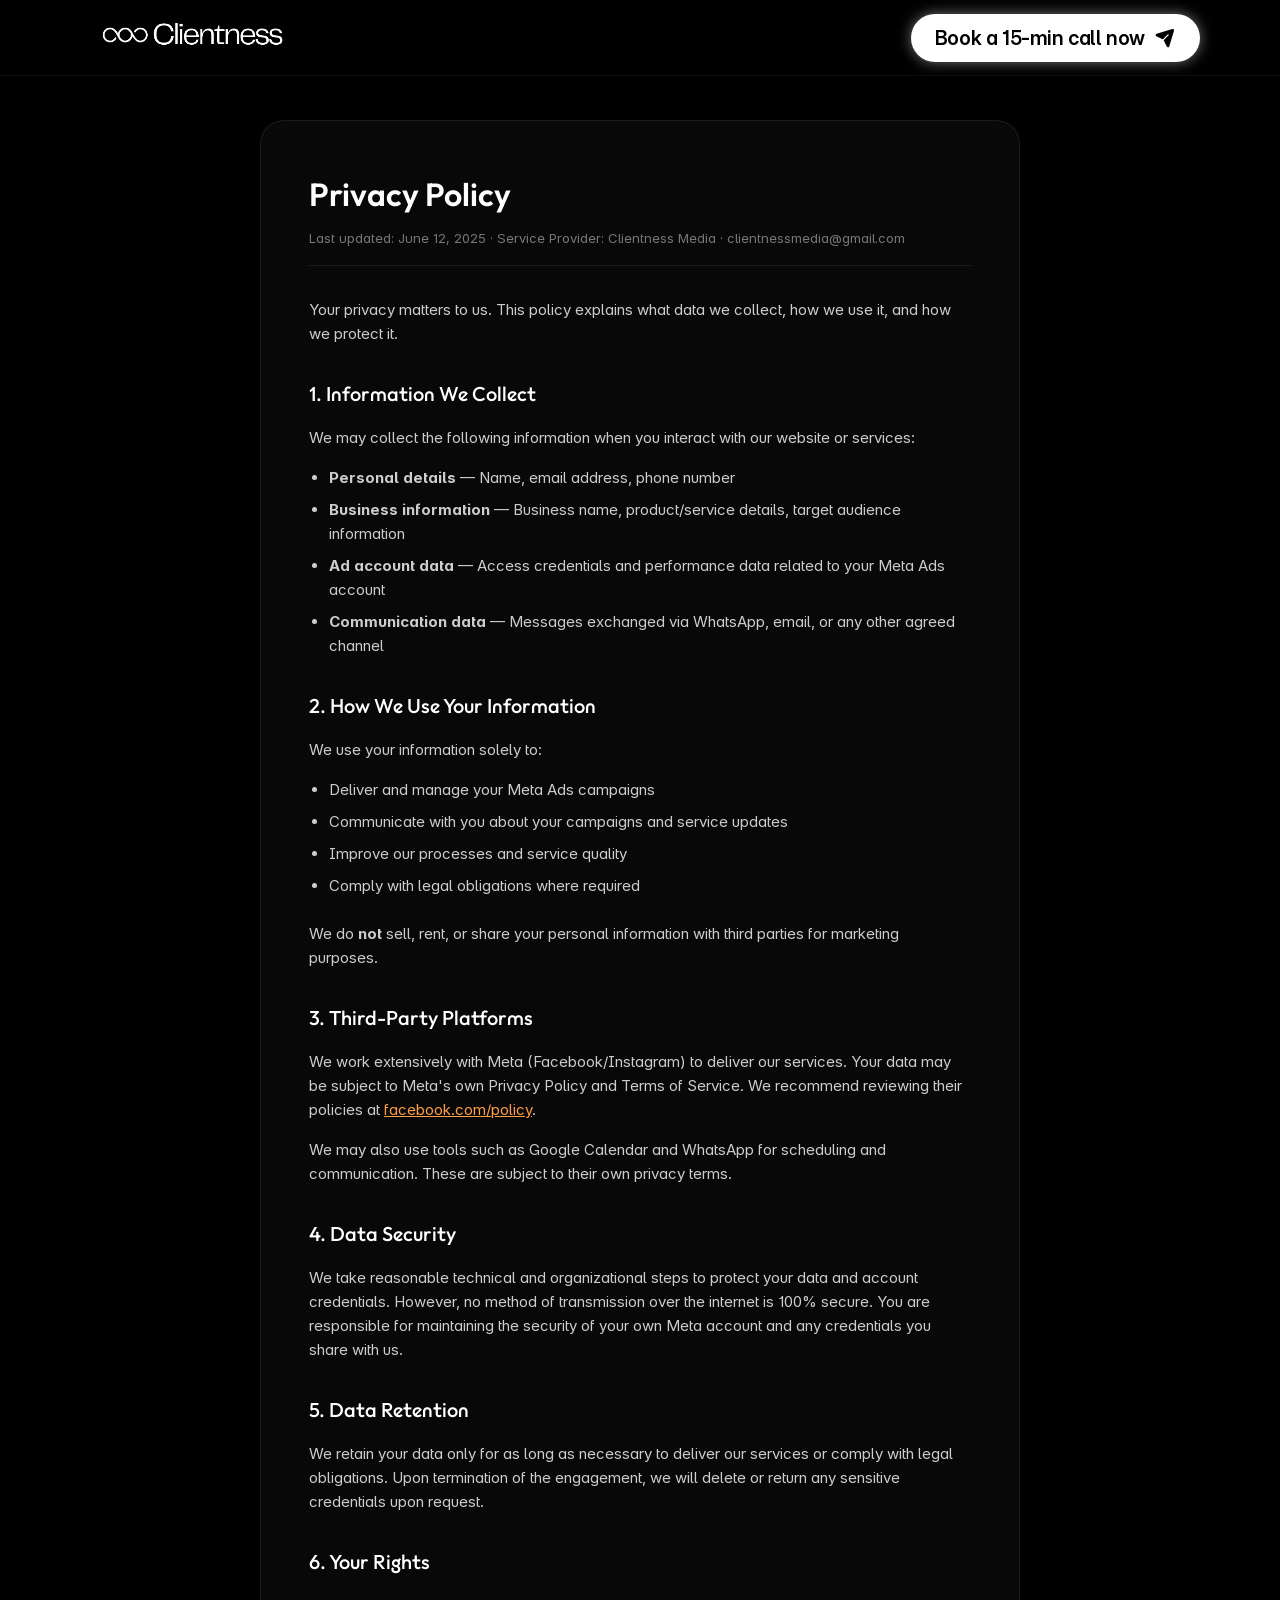
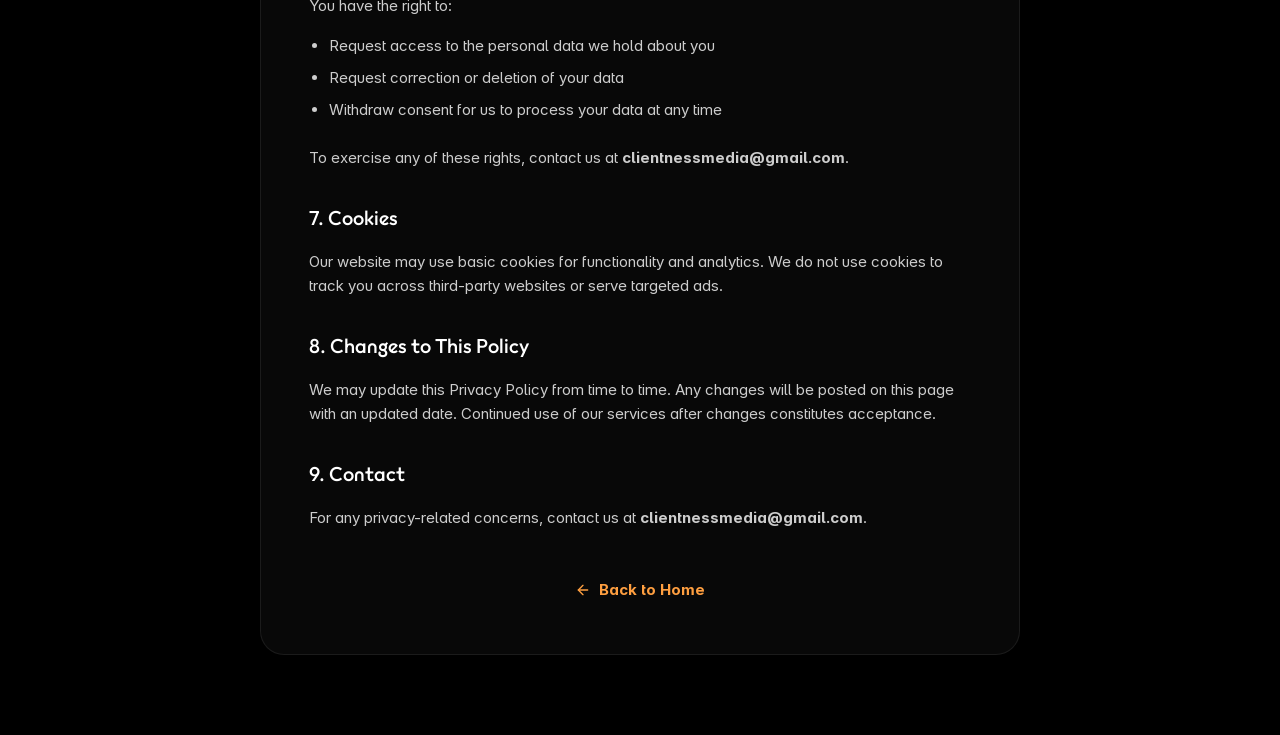
==== privacy/index.html @ 0fa4fce9 "Initial commit of clean semantic site build" ====
<!DOCTYPE html>
<html lang="en">
<head>
  <meta charset="UTF-8">
  <meta name="viewport" content="width=device-width, initial-scale=1.0">
  <title>Privacy Policy - Clientness</title>
  <link rel="stylesheet" href="../style.css">
  <link rel="icon" type="image/jpeg" href="../images/4WWfjGH7ksKiMP7XIoxFJHgbwM.jpg">
</head>
<body class="policy-page-body">

  <!-- HEADER -->
  <header class="site-header">
    <div class="header-container">
      <a href="../" class="logo" style="display: flex; align-items: center;">
        <img src="../images/logo-cropped.png" alt="Clientness Logo" style="height: 56px; width: auto; display: block;">
      </a>
      <a href="https://cal.com/clientness/15min" target="_blank" rel="noopener noreferrer" class="btn btn-white">
        <span class="desktop-text">Book a 15-min call now</span>
        <span class="mobile-text">Book a call</span>
        <svg xmlns="http://www.w3.org/2000/svg" viewBox="0 0 256 256" width="21" height="21" fill="currentColor"><path d="M231.4,44.34s0,.1,0,.15l-58.2,191.94a15.88,15.88,0,0,1-14,11.51q-.69.06-1.38.06a15.86,15.86,0,0,1-14.42-9.15L107,164.15a4,4,0,0,1,.77-4.58l57.92-57.92a8,8,0,0,0-11.31-11.31L96.43,148.26a4,4,0,0,1-4.58.77L17.08,112.64a16,16,0,0,1,2.49-29.8l191.94-58.2.15,0A16,16,0,0,1,231.4,44.34Z"></path></svg>
      </a>
    </div>
  </header>

  <main class="policy-wrapper">

    <div class="policy-card-box">
      <h1 class="policy-title">Privacy Policy</h1>
      <p class="policy-meta">Last updated: June 12, 2025 · Service Provider: Clientness Media · clientnessmedia@gmail.com</p>

      <div class="policy-content">
        <p>Your privacy matters to us. This policy explains what data we collect, how we use it, and how we protect it.</p>

        <h3>1. Information We Collect</h3>
        <p>We may collect the following information when you interact with our website or services:</p>
        <ul>
          <li><strong>Personal details</strong> — Name, email address, phone number</li>
          <li><strong>Business information</strong> — Business name, product/service details, target audience information</li>
          <li><strong>Ad account data</strong> — Access credentials and performance data related to your Meta Ads account</li>
          <li><strong>Communication data</strong> — Messages exchanged via WhatsApp, email, or any other agreed channel</li>
        </ul>

        <h3>2. How We Use Your Information</h3>
        <p>We use your information solely to:</p>
        <ul>
          <li>Deliver and manage your Meta Ads campaigns</li>
          <li>Communicate with you about your campaigns and service updates</li>
          <li>Improve our processes and service quality</li>
          <li>Comply with legal obligations where required</li>
        </ul>
        <p>We do <strong>not</strong> sell, rent, or share your personal information with third parties for marketing purposes.</p>

        <h3>3. Third-Party Platforms</h3>
        <p>We work extensively with Meta (Facebook/Instagram) to deliver our services. Your data may be subject to Meta's own Privacy Policy and Terms of Service. We recommend reviewing their policies at <a href="https://www.facebook.com/policy" target="_blank" rel="noopener noreferrer" style="color: #ff9f40; text-decoration: underline;">facebook.com/policy</a>.</p>
        <p>We may also use tools such as Google Calendar and WhatsApp for scheduling and communication. These are subject to their own privacy terms.</p>

        <h3>4. Data Security</h3>
        <p>We take reasonable technical and organizational steps to protect your data and account credentials. However, no method of transmission over the internet is 100% secure. You are responsible for maintaining the security of your own Meta account and any credentials you share with us.</p>

        <h3>5. Data Retention</h3>
        <p>We retain your data only for as long as necessary to deliver our services or comply with legal obligations. Upon termination of the engagement, we will delete or return any sensitive credentials upon request.</p>

        <h3>6. Your Rights</h3>
        <p>You have the right to:</p>
        <ul>
          <li>Request access to the personal data we hold about you</li>
          <li>Request correction or deletion of your data</li>
          <li>Withdraw consent for us to process your data at any time</li>
        </ul>
        <p>To exercise any of these rights, contact us at <strong>clientnessmedia@gmail.com</strong>.</p>

        <h3>7. Cookies</h3>
        <p>Our website may use basic cookies for functionality and analytics. We do not use cookies to track you across third-party websites or serve targeted ads.</p>

        <h3>8. Changes to This Policy</h3>
        <p>We may update this Privacy Policy from time to time. Any changes will be posted on this page with an updated date. Continued use of our services after changes constitutes acceptance.</p>

        <h3>9. Contact</h3>
        <p>For any privacy-related concerns, contact us at <strong>clientnessmedia@gmail.com</strong>.</p>
      </div>

      <div class="policy-footer">
        <a href="../" class="policy-back-btn">
          <svg width="16" height="16" viewBox="0 0 24 24" fill="none" stroke="currentColor" stroke-width="2" stroke-linecap="round" stroke-linejoin="round"><line x1="19" y1="12" x2="5" y2="12"></line><polyline points="12 19 5 12 12 5"></polyline></svg>
          Back to Home
        </a>
      </div>
    </div>
  </main>

</body>
</html>
---- style.css ----
@import url('https://fonts.googleapis.com/css2?family=Outfit:wght@300;400;500;600;700&family=Rethink+Sans:ital,wght@0,400..800;1,400..800&display=swap');
@font-face { font-family: "Inter Display"; src: url("./assets/gazZKZuUEtvr9ULhdA4SprP0AZ0.woff2"); font-display: swap; font-style: normal; font-weight: 600; unicode-range: U+0460-052F, U+1C80-1C88, U+20B4, U+2DE0-2DFF, U+A640-A69F, U+FE2E-FE2F }
@font-face { font-family: "Inter Display"; src: url("./assets/pe8RoujoPxuTZhqoNzYqHX2MXA.woff2"); font-display: swap; font-style: normal; font-weight: 600; unicode-range: U+0301, U+0400-045F, U+0490-0491, U+04B0-04B1, U+2116 }
@font-face { font-family: "Inter Display"; src: url("./assets/teGhWnhH3bCqefKGsIsqFy3hK8.woff2"); font-display: swap; font-style: normal; font-weight: 600; unicode-range: U+1F00-1FFF }
@font-face { font-family: "Inter Display"; src: url("./assets/qQHxgTnEk6Czu1yW4xS82HQWFOk.woff2"); font-display: swap; font-style: normal; font-weight: 600; unicode-range: U+0370-03FF }
@font-face { font-family: "Inter Display"; src: url("./assets/MJ3N6lfN4iP5Um8rJGqLYl03tE.woff2"); font-display: swap; font-style: normal; font-weight: 600; unicode-range: U+0100-024F, U+0259, U+1E00-1EFF, U+2020, U+20A0-20AB, U+20AD-20CF, U+2113, U+2C60-2C7F, U+A720-A7FF }
@font-face { font-family: "Inter Display"; src: url("./assets/PfdOpgzFf7N2Uye9JX7xRKYTgSc.woff2"); font-display: swap; font-style: normal; font-weight: 600; unicode-range: U+0000-00FF, U+0131, U+0152-0153, U+02BB-02BC, U+02C6, U+02DA, U+02DC, U+2000-206F, U+2070, U+2074-207E, U+2080-208E, U+20AC, U+2122, U+2191, U+2193, U+2212, U+2215, U+FEFF, U+FFFD }
@font-face { font-family: "Inter Display"; src: url("./assets/0SEEmmWc3vovhaai4RlRQSWRrz0.woff2"); font-display: swap; font-style: normal; font-weight: 600; unicode-range: U+0102-0103, U+0110-0111, U+0128-0129, U+0168-0169, U+01A0-01A1, U+01AF-01B0, U+1EA0-1EF9, U+20AB }
@font-face { font-family: "Inter Display"; src: url("./assets/2uIBiALfCHVpWbHqRMZutfT7giU.woff2"); font-display: swap; font-style: normal; font-weight: 400; unicode-range: U+0460-052F, U+1C80-1C88, U+20B4, U+2DE0-2DFF, U+A640-A69F, U+FE2E-FE2F }
@font-face { font-family: "Inter Display"; src: url("./assets/Zwfz6xbVe5pmcWRJRgBDHnMkOkI.woff2"); font-display: swap; font-style: normal; font-weight: 400; unicode-range: U+0301, U+0400-045F, U+0490-0491, U+04B0-04B1, U+2116 }
@font-face { font-family: "Inter Display"; src: url("./assets/U9LaDDmbRhzX3sB8g8glTy5feTE.woff2"); font-display: swap; font-style: normal; font-weight: 400; unicode-range: U+1F00-1FFF }
@font-face { font-family: "Inter Display"; src: url("./assets/tVew2LzXJ1t7QfxP1gdTIdj2o0g.woff2"); font-display: swap; font-style: normal; font-weight: 400; unicode-range: U+0370-03FF }
@font-face { font-family: "Inter Display"; src: url("./assets/DF7bjCRmStYPqSb945lAlMfCCVQ.woff2"); font-display: swap; font-style: normal; font-weight: 400; unicode-range: U+0100-024F, U+0259, U+1E00-1EFF, U+2020, U+20A0-20AB, U+20AD-20CF, U+2113, U+2C60-2C7F, U+A720-A7FF }
@font-face { font-family: "Inter Display"; src: url("./assets/bHYNJqzTyl2lqvmMiRRS6Y16Es.woff2"); font-display: swap; font-style: normal; font-weight: 400; unicode-range: U+0000-00FF, U+0131, U+0152-0153, U+02BB-02BC, U+02C6, U+02DA, U+02DC, U+2000-206F, U+2070, U+2074-207E, U+2080-208E, U+20AC, U+2122, U+2191, U+2193, U+2212, U+2215, U+FEFF, U+FFFD }
@font-face { font-family: "Inter Display"; src: url("./assets/vebZUMjGyKkYsfcY73iwWTzLNag.woff2"); font-display: swap; font-style: normal; font-weight: 400; unicode-range: U+0102-0103, U+0110-0111, U+0128-0129, U+0168-0169, U+01A0-01A1, U+01AF-01B0, U+1EA0-1EF9, U+20AB }
@font-face { font-family: "Inter Display"; src: url("./assets/I11LrmuBDQZweplJ62KkVsklU5Y.woff2"); font-display: swap; font-style: normal; font-weight: 700; unicode-range: U+0460-052F, U+1C80-1C88, U+20B4, U+2DE0-2DFF, U+A640-A69F, U+FE2E-FE2F }
@font-face { font-family: "Inter Display"; src: url("./assets/UjFZPDy3qGuDktQM4q9CxhKfIa8.woff2"); font-display: swap; font-style: normal; font-weight: 700; unicode-range: U+0301, U+0400-045F, U+0490-0491, U+04B0-04B1, U+2116 }
@font-face { font-family: "Inter Display"; src: url("./assets/8exwVHJy2DhJ4N5prYlVMrEKmQ.woff2"); font-display: swap; font-style: normal; font-weight: 700; unicode-range: U+1F00-1FFF }
@font-face { font-family: "Inter Display"; src: url("./assets/UTeedEK21hO5jDxEUldzdScUqpg.woff2"); font-display: swap; font-style: normal; font-weight: 700; unicode-range: U+0370-03FF }
@font-face { font-family: "Inter Display"; src: url("./assets/Ig8B8nzy11hzIWEIYnkg91sofjo.woff2"); font-display: swap; font-style: normal; font-weight: 700; unicode-range: U+0100-024F, U+0259, U+1E00-1EFF, U+2020, U+20A0-20AB, U+20AD-20CF, U+2113, U+2C60-2C7F, U+A720-A7FF }
@font-face { font-family: "Inter Display"; src: url("./assets/qITWJ2WdG0wrgQPDb8lvnYnTXDg.woff2"); font-display: swap; font-style: normal; font-weight: 700; unicode-range: U+0000-00FF, U+0131, U+0152-0153, U+02BB-02BC, U+02C6, U+02DA, U+02DC, U+2000-206F, U+2070, U+2074-207E, U+2080-208E, U+20AC, U+2122, U+2191, U+2193, U+2212, U+2215, U+FEFF, U+FFFD }
@font-face { font-family: "Inter Display"; src: url("./assets/qctQFoJqJ9aIbRSIp0AhCQpFxn8.woff2"); font-display: swap; font-style: normal; font-weight: 700; unicode-range: U+0102-0103, U+0110-0111, U+0128-0129, U+0168-0169, U+01A0-01A1, U+01AF-01B0, U+1EA0-1EF9, U+20AB }
@font-face { font-family: "Inter Display"; src: url("./assets/ePuN3mCjzajIHnyCdvKBFiZkyY0.woff2"); font-display: swap; font-style: normal; font-weight: 500; unicode-range: U+0460-052F, U+1C80-1C88, U+20B4, U+2DE0-2DFF, U+A640-A69F, U+FE2E-FE2F }
@font-face { font-family: "Inter Display"; src: url("./assets/V3j1L0o5vPFKe26Sw4HcpXCfHo.woff2"); font-display: swap; font-style: normal; font-weight: 500; unicode-range: U+0301, U+0400-045F, U+0490-0491, U+04B0-04B1, U+2116 }
@font-face { font-family: "Inter Display"; src: url("./assets/F3kdpd2N0cToWV5huaZjjgM.woff2"); font-display: swap; font-style: normal; font-weight: 500; unicode-range: U+1F00-1FFF }
@font-face { font-family: "Inter Display"; src: url("./assets/0iDmxkizU9goZoclqIqsV5rvETU.woff2"); font-display: swap; font-style: normal; font-weight: 500; unicode-range: U+0370-03FF }
@font-face { font-family: "Inter Display"; src: url("./assets/r0mv3NegmA0akcQsNFotG32Las.woff2"); font-display: swap; font-style: normal; font-weight: 500; unicode-range: U+0100-024F, U+0259, U+1E00-1EFF, U+2020, U+20A0-20AB, U+20AD-20CF, U+2113, U+2C60-2C7F, U+A720-A7FF }
@font-face { font-family: "Inter Display"; src: url("./assets/iwWTDc49ENF2tCHbqlNARXw6Ug.woff2"); font-display: swap; font-style: normal; font-weight: 500; unicode-range: U+0000-00FF, U+0131, U+0152-0153, U+02BB-02BC, U+02C6, U+02DA, U+02DC, U+2000-206F, U+2070, U+2074-207E, U+2080-208E, U+20AC, U+2122, U+2191, U+2193, U+2212, U+2215, U+FEFF, U+FFFD }
@font-face { font-family: "Inter Display"; src: url("./assets/Ii21jnSJkulBKsHHXKlapi7fv9w.woff2"); font-display: swap; font-style: normal; font-weight: 500; unicode-range: U+0102-0103, U+0110-0111, U+0128-0129, U+0168-0169, U+01A0-01A1, U+01AF-01B0, U+1EA0-1EF9, U+20AB }
@font-face { font-family: "Inter Display"; src: url("./assets/MaMAn5Jp5gJg1z3VaLH65QwWPLc.woff2"); font-display: swap; font-style: normal; font-weight: 300; unicode-range: U+0460-052F, U+1C80-1C88, U+20B4, U+2DE0-2DFF, U+A640-A69F, U+FE2E-FE2F }
@font-face { font-family: "Inter Display"; src: url("./assets/fEqgEChcTaneQFxeugexHq7Bk.woff2"); font-display: swap; font-style: normal; font-weight: 300; unicode-range: U+0301, U+0400-045F, U+0490-0491, U+04B0-04B1, U+2116 }
@font-face { font-family: "Inter Display"; src: url("./assets/nL7d8Ph0ViwUQorApF89PoAagQI.woff2"); font-display: swap; font-style: normal; font-weight: 300; unicode-range: U+1F00-1FFF }
@font-face { font-family: "Inter Display"; src: url("./assets/YOHXUQlY1iC2t7qT4HeLSoBDtn4.woff2"); font-display: swap; font-style: normal; font-weight: 300; unicode-range: U+0370-03FF }
@font-face { font-family: "Inter Display"; src: url("./assets/TfzHIi6ZmZDuhnIFGcgM6Ipuim4.woff2"); font-display: swap; font-style: normal; font-weight: 300; unicode-range: U+0100-024F, U+0259, U+1E00-1EFF, U+2020, U+20A0-20AB, U+20AD-20CF, U+2113, U+2C60-2C7F, U+A720-A7FF }
@font-face { font-family: "Inter Display"; src: url("./assets/CnMzVKZxLPB68RITfNGUfLe65m4.woff2"); font-display: swap; font-style: normal; font-weight: 300; unicode-range: U+0000-00FF, U+0131, U+0152-0153, U+02BB-02BC, U+02C6, U+02DA, U+02DC, U+2000-206F, U+2070, U+2074-207E, U+2080-208E, U+20AC, U+2122, U+2191, U+2193, U+2212, U+2215, U+FEFF, U+FFFD }
@font-face { font-family: "Inter Display"; src: url("./assets/ub5XwqqEAMrXQz31ej6fNqbxnBc.woff2"); font-display: swap; font-style: normal; font-weight: 300; unicode-range: U+0102-0103, U+0110-0111, U+0128-0129, U+0168-0169, U+01A0-01A1, U+01AF-01B0, U+1EA0-1EF9, U+20AB }
@font-face { font-family: "Inter"; src: url("./assets/5vvr9Vy74if2I6bQbJvbw7SY1pQ.woff2"); font-display: swap; font-style: normal; font-weight: 400; unicode-range: U+0460-052F, U+1C80-1C88, U+20B4, U+2DE0-2DFF, U+A640-A69F, U+FE2E-FE2F }
@font-face { font-family: "Inter"; src: url("./assets/EOr0mi4hNtlgWNn9if640EZzXCo.woff2"); font-display: swap; font-style: normal; font-weight: 400; unicode-range: U+0301, U+0400-045F, U+0490-0491, U+04B0-04B1, U+2116 }
@font-face { font-family: "Inter"; src: url("./assets/Y9k9QrlZAqio88Klkmbd8VoMQc.woff2"); font-display: swap; font-style: normal; font-weight: 400; unicode-range: U+1F00-1FFF }
@font-face { font-family: "Inter"; src: url("./assets/OYrD2tBIBPvoJXiIHnLoOXnY9M.woff2"); font-display: swap; font-style: normal; font-weight: 400; unicode-range: U+0370-03FF }
@font-face { font-family: "Inter"; src: url("./assets/JeYwfuaPfZHQhEG8U5gtPDZ7WQ.woff2"); font-display: swap; font-style: normal; font-weight: 400; unicode-range: U+0100-024F, U+0259, U+1E00-1EFF, U+2020, U+20A0-20AB, U+20AD-20CF, U+2113, U+2C60-2C7F, U+A720-A7FF }
@font-face { font-family: "Inter"; src: url("./assets/GrgcKwrN6d3Uz8EwcLHZxwEfC4.woff2"); font-display: swap; font-style: normal; font-weight: 400; unicode-range: U+0000-00FF, U+0131, U+0152-0153, U+02BB-02BC, U+02C6, U+02DA, U+02DC, U+2000-206F, U+2070, U+2074-207E, U+2080-208E, U+20AC, U+2122, U+2191, U+2193, U+2212, U+2215, U+FEFF, U+FFFD }
@font-face { font-family: "Inter"; src: url("./assets/b6Y37FthZeALduNqHicBT6FutY.woff2"); font-display: swap; font-style: normal; font-weight: 400; unicode-range: U+0102-0103, U+0110-0111, U+0128-0129, U+0168-0169, U+01A0-01A1, U+01AF-01B0, U+1EA0-1EF9, U+20AB }
@font-face { font-family: "Inter Display"; src: url("./assets/kZK78sVb0ChIxwI4EF00ArQvpu0.woff2"); font-style: normal; font-weight: 200; unicode-range: U+0460-052F, U+1C80-1C88, U+20B4, U+2DE0-2DFF, U+A640-A69F, U+FE2E-FE2F }
@font-face { font-family: "Inter Display"; src: url("./assets/zLXnIInNs9VhCJZQ1B0FvHgtWDM.woff2"); font-style: normal; font-weight: 200; unicode-range: U+0301, U+0400-045F, U+0490-0491, U+04B0-04B1, U+2116 }
@font-face { font-family: "Inter Display"; src: url("./assets/yHa3FUh9QDCLkYGoHU44PsRbTI.woff2"); font-style: normal; font-weight: 200; unicode-range: U+1F00-1FFF }
@font-face { font-family: "Inter Display"; src: url("./assets/w3wwH92cnNPcZVAf63gAmGQW0k.woff2"); font-style: normal; font-weight: 200; unicode-range: U+0370-03FF }
@font-face { font-family: "Inter Display"; src: url("./assets/w9aHRXFhel7kScIgRMsPqEwE3AY.woff2"); font-style: normal; font-weight: 200; unicode-range: U+0100-024F, U+0259, U+1E00-1EFF, U+2020, U+20A0-20AB, U+20AD-20CF, U+2113, U+2C60-2C7F, U+A720-A7FF }
@font-face { font-family: "Inter Display"; src: url("./assets/t5RNiwIqoB2GvYhcdv6NPQF6kfk.woff2"); font-style: normal; font-weight: 200; unicode-range: U+0000-00FF, U+0131, U+0152-0153, U+02BB-02BC, U+02C6, U+02DA, U+02DC, U+2000-206F, U+2070, U+2074-207E, U+2080-208E, U+20AC, U+2122, U+2191, U+2193, U+2212, U+2215, U+FEFF, U+FFFD }
@font-face { font-family: "Inter Display"; src: url("./assets/eDNmF3DmGWYDX8NrhNZOl1SDyQ.woff2"); font-style: normal; font-weight: 200; unicode-range: U+0102-0103, U+0110-0111, U+0128-0129, U+0168-0169, U+01A0-01A1, U+01AF-01B0, U+1EA0-1EF9, U+20AB }
@font-face { font-family: "Inter Display"; src: url("./assets/fXvVh2JeZlehNcEhKHpHH0frSl0.woff2"); font-display: swap; font-style: italic; font-weight: 700; unicode-range: U+0460-052F, U+1C80-1C88, U+20B4, U+2DE0-2DFF, U+A640-A69F, U+FE2E-FE2F }
@font-face { font-family: "Inter Display"; src: url("./assets/7pScaNeb6M7n2HF2jKemDqzCIr4.woff2"); font-display: swap; font-style: italic; font-weight: 700; unicode-range: U+0301, U+0400-045F, U+0490-0491, U+04B0-04B1, U+2116 }
@font-face { font-family: "Inter Display"; src: url("./assets/qS4UjQYyATcVV9rODk0Zx9KhkY8.woff2"); font-display: swap; font-style: italic; font-weight: 700; unicode-range: U+1F00-1FFF }
@font-face { font-family: "Inter Display"; src: url("./assets/VfD2n20yM7v0hrUEBHEyafsmMBY.woff2"); font-display: swap; font-style: italic; font-weight: 700; unicode-range: U+0370-03FF }
@font-face { font-family: "Inter Display"; src: url("./assets/4oIO9fB59bn3cKFWz7piCj28z9s.woff2"); font-display: swap; font-style: italic; font-weight: 700; unicode-range: U+0100-024F, U+0259, U+1E00-1EFF, U+2020, U+20A0-20AB, U+20AD-20CF, U+2113, U+2C60-2C7F, U+A720-A7FF }
@font-face { font-family: "Inter Display"; src: url("./assets/MzumQQZJQBC6KM1omtmwOtsogtI.woff2"); font-display: swap; font-style: italic; font-weight: 700; unicode-range: U+0000-00FF, U+0131, U+0152-0153, U+02BB-02BC, U+02C6, U+02DA, U+02DC, U+2000-206F, U+2070, U+2074-207E, U+2080-208E, U+20AC, U+2122, U+2191, U+2193, U+2212, U+2215, U+FEFF, U+FFFD }
@font-face { font-family: "Inter Display"; src: url("./assets/F5Lmfd3fCAu7TwiYbI4DLWw4ks.woff2"); font-display: swap; font-style: italic; font-weight: 700; unicode-range: U+0102-0103, U+0110-0111, U+0128-0129, U+0168-0169, U+01A0-01A1, U+01AF-01B0, U+1EA0-1EF9, U+20AB }
@font-face { font-family: "Inter Display"; src: url("./assets/THWAFHoAcmqLMy81E8hCSdziVKA.woff2"); font-display: swap; font-style: italic; font-weight: 400; unicode-range: U+0460-052F, U+1C80-1C88, U+20B4, U+2DE0-2DFF, U+A640-A69F, U+FE2E-FE2F }
@font-face { font-family: "Inter Display"; src: url("./assets/sQxGYWDlRkDr0eOKqiNRl6g5rs.woff2"); font-display: swap; font-style: italic; font-weight: 400; unicode-range: U+0301, U+0400-045F, U+0490-0491, U+04B0-04B1, U+2116 }
@font-face { font-family: "Inter Display"; src: url("./assets/NNTAT1XAm8ZRkr824inYPkjNeL4.woff2"); font-display: swap; font-style: italic; font-weight: 400; unicode-range: U+1F00-1FFF }
@font-face { font-family: "Inter Display"; src: url("./assets/P2qr9PAWBt905929rHfxmneMUG0.woff2"); font-display: swap; font-style: italic; font-weight: 400; unicode-range: U+0370-03FF }
@font-face { font-family: "Inter Display"; src: url("./assets/2BmSa4TZZvFKAZg2DydxTbvKlTU.woff2"); font-display: swap; font-style: italic; font-weight: 400; unicode-range: U+0100-024F, U+0259, U+1E00-1EFF, U+2020, U+20A0-20AB, U+20AD-20CF, U+2113, U+2C60-2C7F, U+A720-A7FF }
@font-face { font-family: "Inter Display"; src: url("./assets/P0JCAnd2N1Q6qwTQohre3XmQ.woff2"); font-display: swap; font-style: italic; font-weight: 400; unicode-range: U+0000-00FF, U+0131, U+0152-0153, U+02BB-02BC, U+02C6, U+02DA, U+02DC, U+2000-206F, U+2070, U+2074-207E, U+2080-208E, U+20AC, U+2122, U+2191, U+2193, U+2212, U+2215, U+FEFF, U+FFFD }
@font-face { font-family: "Inter Display"; src: url("./assets/KMFW46iYsEZaUBwXbwPc9nQm71o.woff2"); font-display: swap; font-style: italic; font-weight: 400; unicode-range: U+0102-0103, U+0110-0111, U+0128-0129, U+0168-0169, U+01A0-01A1, U+01AF-01B0, U+1EA0-1EF9, U+20AB }
@font-face { font-family: "Inter"; src: url("./assets/DpPBYI0sL4fYLgAkX8KXOPVt7c.woff2"); font-display: swap; font-style: normal; font-weight: 700; unicode-range: U+0460-052F, U+1C80-1C88, U+20B4, U+2DE0-2DFF, U+A640-A69F, U+FE2E-FE2F }
@font-face { font-family: "Inter"; src: url("./assets/4RAEQdEOrcnDkhHiiCbJOw92Lk.woff2"); font-display: swap; font-style: normal; font-weight: 700; unicode-range: U+0301, U+0400-045F, U+0490-0491, U+04B0-04B1, U+2116 }
@font-face { font-family: "Inter"; src: url("./assets/1K3W8DizY3v4emK8Mb08YHxTbs.woff2"); font-display: swap; font-style: normal; font-weight: 700; unicode-range: U+1F00-1FFF }
@font-face { font-family: "Inter"; src: url("./assets/tUSCtfYVM1I1IchuyCwz9gDdQ.woff2"); font-display: swap; font-style: normal; font-weight: 700; unicode-range: U+0370-03FF }
@font-face { font-family: "Inter"; src: url("./assets/VgYFWiwsAC5OYxAycRXXvhze58.woff2"); font-display: swap; font-style: normal; font-weight: 700; unicode-range: U+0100-024F, U+0259, U+1E00-1EFF, U+2020, U+20A0-20AB, U+20AD-20CF, U+2113, U+2C60-2C7F, U+A720-A7FF }
@font-face { font-family: "Inter"; src: url("./assets/syRNPWzAMIrcJ3wIlPIP43KjQs.woff2"); font-display: swap; font-style: normal; font-weight: 700; unicode-range: U+0000-00FF, U+0131, U+0152-0153, U+02BB-02BC, U+02C6, U+02DA, U+02DC, U+2000-206F, U+2070, U+2074-207E, U+2080-208E, U+20AC, U+2122, U+2191, U+2193, U+2212, U+2215, U+FEFF, U+FFFD }
@font-face { font-family: "Inter"; src: url("./assets/GIryZETIX4IFypco5pYZONKhJIo.woff2"); font-display: swap; font-style: normal; font-weight: 700; unicode-range: U+0102-0103, U+0110-0111, U+0128-0129, U+0168-0169, U+01A0-01A1, U+01AF-01B0, U+1EA0-1EF9, U+20AB }
@font-face { font-family: "Inter Display Placeholder"; src: local("Arial"); ascent-override: 98.56%; descent-override: 24.54%; line-gap-override: 0.00%; size-adjust: 98.29% }
@font-face { font-family: "Inter Placeholder"; src: local("Arial"); ascent-override: 89.79%; descent-override: 22.36%; line-gap-override: 0.00%; size-adjust: 107.89% }

:root {
  --bg-dark: #000000;
  --text-primary: #ffffff;
  --text-secondary: #a1a1aa; /* Muted gray for subtitles */
  --card-bg: #111111; /* Very dark gray for pricing card and FAQ */
  --border-color: #27272a;
}

*, *::before, *::after {
  box-sizing: border-box;
  margin: 0;
  padding: 0;
}

body {
  background-color: var(--bg-dark);
  color: var(--text-primary);
  font-family: "Inter Display", "Inter", sans-serif;
  font-feature-settings: "cv03", "cv04", "cv09", "cv11", "salt";
  -webkit-font-feature-settings: "cv03", "cv04", "cv09", "cv11", "salt";
  -webkit-font-smoothing: antialiased;
  -moz-osx-font-smoothing: grayscale;
  line-height: 1.5;
  overflow-x: hidden;
  position: relative;
}

main {
  width: 100%;
  overflow-x: hidden;
  position: relative;
}



img {
  max-width: 100%;
  display: block;
}

a {
  text-decoration: none;
  color: inherit;
}

ul, ol {
  list-style: none;
}

/* BUTTONS */
.btn {
  display: inline-flex;
  align-items: center;
  justify-content: center;
  padding: 10px 20px;
  border-radius: 999px;
  font-weight: 600;
  font-size: 13px;
  cursor: pointer;
  transition: opacity 0.2s ease, transform 0.2s ease;
  white-space: nowrap;
  gap: 8px;
}

.btn:hover {
  opacity: 0.9;
  transform: scale(1.02);
}

.btn-white {
  background-color: #ffffff;
  color: #000000;
}

.mobile-text {
  display: none !important;
}

.desktop-text {
  display: inline !important;
}

/* Header CTA Button styling with hover state micro-animations and silver glow */
.site-header .btn-white {
  display: inline-flex;
  align-items: center;
  justify-content: center;
  gap: 10px;
  font-family: "Inter Display", "Inter", sans-serif;
  font-weight: 550;
  font-size: 20px;
  letter-spacing: -0.4px;
  font-feature-settings: "cv03", "cv04", "cv09", "cv11", "salt";
  -webkit-font-feature-settings: "cv03", "cv04", "cv09", "cv11", "salt";
  height: 48px;
  padding: 0 24px;
  border-radius: 30px;
  line-height: 32px;
  box-shadow: rgba(255, 255, 255, 0.45) 0px 0px 14px 0px;
  background-color: #ffffff;
  color: #000000;
  cursor: pointer;
  transition: transform 0.3s ease, box-shadow 0.3s ease, opacity 0.3s ease;
  white-space: nowrap;
}

.site-header .btn-white:hover {
  transform: translateY(-1px) scale(1) !important;
  box-shadow: rgba(255, 255, 255, 0.8) 0px 0px 22px 0px !important;
  opacity: 1 !important;
}

.site-header .btn-white svg {
  transition: transform 0.3s cubic-bezier(0.4, 0, 0.2, 1) !important;
  display: block;
  transform: rotate(0deg);
}

.site-header .btn-white:hover svg {
  transform: rotate(45deg) !important;
}


.btn-gradient-insta {
  display: inline-flex;
  align-items: center;
  justify-content: center;
  gap: 10px;
  font-family: "Inter Display", "Inter", sans-serif;
  font-weight: 700;
  font-size: 16.2px;
  line-height: 22.68px;
  letter-spacing: 0.162px;
  height: 48px;
  padding: 0 32px;
  border-radius: 50px;
  background: linear-gradient(135deg, rgb(245, 133, 41) 0%, rgb(221, 42, 123) 50%, rgb(129, 52, 175) 100%);
  color: #ffffff;
  box-shadow: rgba(221, 42, 123, 0.35) 0px 4px 20px 0px;
  cursor: pointer;
  transition: transform 0.3s ease, box-shadow 0.3s ease, opacity 0.2s ease;
  white-space: nowrap;
}

.btn-gradient-insta:hover {
  transform: translateY(-2px) scale(1.02) !important;
  box-shadow: rgba(221, 42, 123, 0.6) 0px 6px 24px 0px !important;
  opacity: 1 !important;
}

/* HEADER */
.site-header {
  position: fixed;
  top: 0;
  width: 100%;
  height: 76px;
  z-index: 100;
  border-bottom: 1px solid rgba(255, 255, 255, 0.05);
  display: flex;
  justify-content: center;
  background-color: rgb(0, 0, 0);
}
.header-container {
  display: flex;
  justify-content: space-between;
  align-items: center;
  width: 100%;
  height: 100%;
  max-width: 1200px;
  padding: 0 40px;
  margin: 0 auto;
}
.logo {
  font-size: 24px;
  font-weight: 600;
  color: #fff;
  display: flex;
  align-items: center;
  gap: 12px;
}

.logo-circles {
  display: flex;
  align-items: center;
}
.logo-circles span {
  width: 12px;
  height: 12px;
  border-radius: 50%;
  border: 1.5px solid #fff;
  margin-left: -4px;
}
.logo-circles span:first-child { margin-left: 0; }

/* PREMIUM ENTRY POPUP ANIMATION */
@keyframes premium-popup {
  0% {
    opacity: 0;
    transform: translateY(40px) scale(0.96);
  }
  100% {
    opacity: 1;
    transform: translateY(0) scale(1);
  }
}

/* HERO SECTION WITH ANIMATED LIGHT RAYS */
.hero-section {
  padding: 250px 20px 0;
  text-align: center;
  position: relative;
  overflow: visible;
}


.hero-content {
  position: relative;
  z-index: 10;
  max-width: 1120px;
  margin: 0 auto;
}

.hero-title {
  font-family: "Inter Display", "Inter", sans-serif;
  font-feature-settings: "cv03", "cv04", "cv09", "cv11", "salt";
  -webkit-font-feature-settings: "cv03", "cv04", "cv09", "cv11", "salt";
  font-size: clamp(48px, 6.2vw, 88px);
  font-weight: 600;
  line-height: 0.95;
  letter-spacing: -4.5px;
  margin-bottom: 36px;
  opacity: 0;
  animation: premium-popup 1.4s cubic-bezier(0.16, 1, 0.3, 1) forwards;
  animation-delay: 0.1s;
}

.hero-subtitle {
  font-family: "Inter Display", "Inter", sans-serif;
  font-feature-settings: "cv03", "cv04", "cv09", "cv11", "salt";
  -webkit-font-feature-settings: "cv03", "cv04", "cv09", "cv11", "salt";
  font-size: 20px;
  font-weight: 300;
  line-height: 1.4;
  color: #ffffff;
  margin-bottom: 8px;
  opacity: 0;
  animation: premium-popup 1.4s cubic-bezier(0.16, 1, 0.3, 1) forwards;
  animation-delay: 0.3s;
}
.hero-price {
  font-family: "Inter Display", "Inter", sans-serif;
  font-feature-settings: "cv03", "cv04", "cv09", "cv11", "salt";
  -webkit-font-feature-settings: "cv03", "cv04", "cv09", "cv11", "salt";
  font-size: 28px;
  font-weight: 600;
  line-height: 1.4;
  color: #fff;
  margin-bottom: 92px;
  opacity: 0;
  animation: premium-popup 1.4s cubic-bezier(0.16, 1, 0.3, 1) forwards;
  animation-delay: 0.5s;
}

/* VIDEO EMBED */
.hero-video-container {
  width: 100%;
  max-width: 820px;
  margin: 0 auto 90px;
  border-radius: 16px;
  border: 1px solid rgba(255, 255, 255, 0.08);
  overflow: hidden;
  box-shadow: 0 8px 48px rgba(0, 0, 0, 0.6);
  background: #000;
  aspect-ratio: 720 / 406;
}

.hero-video-container video {
  width: 100%;
  height: 100%;
  display: block;
  object-fit: contain;
}

/* STATS */
.stats-section {
  padding: 0 20px 110px;
  display: flex;
  justify-content: center;
  width: 100%;
  max-width: 765px;
  margin: 0 auto;
}

.stat-item {
  flex: 1;
  text-align: center;
}

.stat-number {
  font-family: "Rethink Sans", "Inter Display", sans-serif;
  font-size: 54px;
  font-weight: 700;
  line-height: 64.8px;
  letter-spacing: -0.54px;
  margin-bottom: 4px;
}

.stat-label {
  font-family: "Rethink Sans", "Inter Display", sans-serif;
  font-size: 15px;
  font-weight: 600;
  line-height: 21px;
  color: #fff;
  letter-spacing: normal;
}

/* PRICING CARD */
.pricing-section {
  padding: 0 20px 80px;
  display: flex;
  flex-direction: column;
  align-items: center;
  gap: 32px;
}

.pricing-card {
  background-color: rgba(255, 255, 255, 0.06);
  border: 1px solid rgba(255, 255, 255, 0.1);
  border-radius: 40px;
  padding: 40px 50px;
  width: 100%;
  max-width: 920px;
}

.pricing-header {
  margin-bottom: 24px;
}

.pricing-header h2 {
  font-family: "Outfit", sans-serif;
  font-size: 41px;
  font-weight: 500;
  line-height: 49.2px;
  letter-spacing: -0.82px;
  color: #ffffff;
}

.pricing-header h2 span {
  font-family: "Outfit", sans-serif;
  font-size: 19px;
  font-weight: 300;
  line-height: 22.8px;
  letter-spacing: -0.38px;
  color: #ffffff;
  margin-left: 4px;
}

.pricing-features {
  display: flex;
  flex-direction: column;
  gap: 20px;
}

.pricing-features li {
  display: flex;
  align-items: center;
  gap: 16px;
  font-family: "Outfit", sans-serif;
  font-weight: 300;
  font-size: 16px;
  line-height: 19.2px;
  letter-spacing: -0.32px;
  color: var(--text-primary);
}

.feature-icon {
  width: 18px;
  height: 18px;
  flex-shrink: 0;
  color: #fff;
}

/* BADGES & TITLES */
.badge {
  display: inline-flex;
  align-items: center;
  font-family: "Inter Display", "Inter", sans-serif;
  font-weight: 600;
  font-size: 11px;
  line-height: normal;
  letter-spacing: 0.55px;
  text-transform: uppercase;
  padding: 6px 14px;
  border-radius: 20px;
  border-width: 1px;
  border-style: solid;
  margin-bottom: 24px;
}

.badge.orange-badge {
  color: #ff9f40;
  background-color: rgba(255, 120, 0, 0.12);
  border-color: rgba(255, 159, 64, 0.25);
  font-weight: 700;
}

.badge.white-badge {
  color: #ffffff;
  background-color: #000000;
  border-color: #ffffff;
  font-weight: 700;
  text-shadow: -1.2px -0.3px 0px rgba(0, 255, 255, 0.85), 1.2px 0.3px 0px rgba(255, 68, 0, 0.85);
}

.badge-dot {
  display: inline-block;
  width: 6px;
  height: 6px;
  border-radius: 50%;
  margin-right: 8px;
  position: relative;
  background-color: currentColor;
  font-size: 0;
  line-height: 0;
  vertical-align: middle;
  flex-shrink: 0;
}

.badge-dot::before {
  content: '';
  position: absolute;
  top: 50%;
  left: 50%;
  transform: translate(-50%, -50%);
  width: 12px;
  height: 12px;
  background-color: currentColor;
  border-radius: 50%;
  filter: blur(3px);
  animation: pulse-glow-general 1.2s infinite ease-in-out;
}

@keyframes pulse-glow-general {
  0%, 100% {
    opacity: 0.35;
    transform: translate(-50%, -50%) scale(0.85);
  }
  50% {
    opacity: 0.75;
    transform: translate(-50%, -50%) scale(1.2);
  }
}

/* Custom Overrides for white-badge (Image 1 style) */
.white-badge .badge-dot {
  width: 4px;
  height: 4px;
  background-color: #ff9f40 !important;
  color: #ff9f40 !important;
}
.white-badge .badge-dot::before {
  width: 18px;
  height: 18px;
  background-color: #ff9f40 !important;
  filter: blur(4px);
  animation: pulse-glow-large 1.2s infinite ease-in-out;
}
@keyframes pulse-glow-large {
  0%, 100% {
    opacity: 0.3;
    transform: translate(-50%, -50%) scale(0.8);
  }
  50% {
    opacity: 0.85;
    transform: translate(-50%, -50%) scale(1.35);
  }
}

/* Custom Overrides for orange-badge (Image 2 style) */
.orange-badge .badge-dot {
  width: 6px;
  height: 6px;
  background-color: #ff9f40 !important;
  color: #ff9f40 !important;
}
.orange-badge .badge-dot::before {
  width: 10px;
  height: 10px;
  background-color: #ff9f40 !important;
  filter: blur(2px);
  animation: pulse-glow-small 1.2s infinite ease-in-out;
}
@keyframes pulse-glow-small {
  0%, 100% {
    opacity: 0.2;
    transform: translate(-50%, -50%) scale(0.9);
  }
  50% {
    opacity: 0.55;
    transform: translate(-50%, -50%) scale(1.1);
  }
}

.dot-orange {
  color: #ff9f40;
}

.dot-blue {
  color: #4e8cff;
}

.dot-red {
  color: #ff3b30;
}

.dot-green {
  color: #30d158;
}

.dot-pink {
  color: #ff2d55;
}



.section-title {
  font-size: 36px;
  font-weight: 600;
  text-align: center;
  margin-bottom: 40px;
  letter-spacing: -0.72px;
  line-height: normal;
}

.section-title:has(+ .section-subtitle) {
  margin-bottom: 12px;
}

.faq-section .section-title {
  margin-bottom: 50px;
  line-height: 36px;
  letter-spacing: normal;
}

.gallery-section:has(.testimonial-wrapper) .section-title {
  font-size: 32px;
  letter-spacing: -0.64px;
}

.section-subtitle {
  font-size: 11px;
  font-weight: 600;
  color: rgba(255, 255, 255, 0.45);
  text-align: center;
  text-transform: uppercase;
  letter-spacing: 0.88px;
  margin-bottom: 40px;
  line-height: normal;
}

/* IMAGE GALLERIES */
.gallery-section {
  padding: 0 20px 90px;
  display: flex;
  flex-direction: column;
  align-items: center;
}

.gallery-grid {
  display: grid;
  grid-template-columns: repeat(auto-fit, minmax(200px, 1fr));
  gap: 16px;
  width: 100%;
  max-width: 1000px;
}

.gallery-grid img {
  border-radius: 12px;
  width: 100%;
  height: auto;
  border: 1px solid rgba(255,255,255,0.1);
}

/* FAQ */
.faq-section {
  padding: 0 20px 90px;
  display: flex;
  flex-direction: column;
  align-items: center;
}

.faq-list {
  width: 100%;
  max-width: 760px;
  display: flex;
  flex-direction: column;
  gap: 20px;
}

.faq-item {
  background-color: rgb(6, 7, 3);
  border: 1px solid rgba(255, 255, 255, 0.08);
  padding: 0 20px;
  border-radius: 8px;
  display: flex;
  flex-direction: column;
  align-items: stretch;
  cursor: pointer;
  overflow: visible;
  transition: background-color 0.2s ease, border-color 0.2s ease;
}

.faq-item:hover {
  background-color: rgb(18, 19, 15);
  border-color: rgba(255, 255, 255, 0.15);
}

.faq-question {
  display: flex;
  justify-content: space-between;
  align-items: center;
  width: 100%;
  padding: 20px 0;
}

.faq-item h3 {
  font-size: 16px;
  font-weight: 400;
  line-height: 1.6;
  color: rgb(255, 255, 255);
  margin: 0;
}

.faq-icon {
  width: 30px;
  height: 30px;
  border-radius: 50%;
  background-color: rgba(255, 255, 255, 0.06);
  border: 1px solid rgba(255, 255, 255, 0.1);
  display: flex;
  align-items: center;
  justify-content: center;
  font-size: 14px;
  color: var(--text-primary);
  flex-shrink: 0;
}

.faq-icon svg {
  width: 16px;
  height: 16px;
}

/* TESTIMONIAL SPECIFICS */
.testimonial-wrapper {
  display: flex;
  align-items: center;
  gap: 24px;
}

/* TEXT TESTIMONIALS SLIDER */
.text-testimonials-slider-container {
  width: 100%;
  max-width: 700px;
  height: 264px;
  border: 2px solid rgba(255, 255, 255, 0.15);
  border-radius: 36px;
  padding: 40px 48px;
  background-color: rgba(15, 15, 15, 0.4);
  box-sizing: border-box;
  display: flex;
  flex-direction: column;
  justify-content: center;
  align-items: center;
}

.text-testimonials-card {
  width: 100%;
  height: 100%;
  display: flex;
  flex-direction: column;
  justify-content: center;
  align-items: center;
  text-align: center;
  gap: 16px;
}

.text-testimonials-quote {
  font-size: 18px;
  font-weight: 400;
  font-style: italic;
  color: rgb(232, 232, 232);
  line-height: 1.6;
  margin: 0;
}

.text-testimonials-author-container {
  display: flex;
  flex-direction: column;
  align-items: center;
  gap: 2px;
}

.text-testimonials-author-name {
  font-size: 16px;
  font-weight: 600;
  color: rgb(255, 255, 255);
  line-height: normal;
}

.text-testimonials-author-role {
  font-size: 14px;
  font-weight: 400;
  color: rgb(163, 163, 163);
  line-height: normal;
}

@media (max-width: 768px) {
  .text-testimonials-slider-container {
    height: auto;
    min-height: 280px;
    padding: 30px 24px;
  }
  .text-testimonials-quote {
    font-size: 15px;
    margin-bottom: 20px;
  }
}

.nav-arrow {
  width: 46px;
  height: 46px;
  border-radius: 50%;
  background: rgba(15, 15, 15, 0.8);
  border: 1px solid rgba(255, 255, 255, 0.15);
  display: flex;
  align-items: center;
  justify-content: center;
  cursor: pointer;
  color: #fff;
  flex-shrink: 0;
  transition: background 0.2s ease, border-color 0.2s ease, transform 0.2s ease, box-shadow 0.2s ease;
}

.nav-arrow:hover {
  background: rgba(30, 30, 30, 0.9);
  border-color: rgba(255, 255, 255, 0.45);
  transform: scale(1.05);
  box-shadow: rgba(255, 255, 255, 0.4) 0px 0px 12px 0px;
}

.nav-arrow svg {
  width: 16px;
  height: 16px;
  display: block;
}

/* CASE STUDIES DOUBLE-LAYER CONTAINER */
.case-study-outer-container {
  width: 100%;
  max-width: 1200px;
  border: 2px solid rgba(255, 255, 255, 0.15);
  border-radius: 36px;
  padding: 24px;
  background-color: rgba(15, 15, 15, 0.4);
  box-sizing: border-box;
}

.case-study-inner-container {
  width: 100%;
  border: 1px solid rgba(255, 255, 255, 0.08);
  border-radius: 20px;
  background-color: rgba(10, 10, 10, 0.8);
  overflow: hidden;
  aspect-ratio: 16 / 9;
}

.case-study-slide {
  width: 100%;
  display: flex;
  justify-content: center;
  align-items: center;
}

.case-study-slide img {
  width: 100%;
  height: auto;
  display: block;
  object-fit: contain;
}

@media (max-width: 768px) {
  .stats-section {
    flex-direction: column;
    gap: 40px;
  }
  .proof-grid {
    grid-template-columns: 1fr;
  }
}

/* CAMPAIGN RESULTS GRID (BENTO BOX) */
.meta-ads-bento-container {
  width: 100%;
  max-width: 1200px;
  border: 2px solid rgba(255, 255, 255, 0.15);
  border-radius: 36px;
  padding: 24px;
  background-color: rgba(15, 15, 15, 0.4);
  box-sizing: border-box;
  margin: 0 auto;
}
.proof-grid {
  display: grid;
  grid-template-columns: repeat(12, 1fr);
  gap: 16px;
  width: 100%;
  padding: 0;
}
.proof-card {
  width: 100%;
  height: 300px; /* Fixed height for consistent bento boxes */
  overflow: hidden;
  border-radius: 16px;
  border: 1px solid rgba(255, 255, 255, 0.08);
  background: rgba(10, 10, 10, 0.6);
}
.proof-card img {
  width: 100%;
  height: 100%;
  object-fit: cover;
  transition: transform 0.3s ease;
}
.proof-card:hover img {
  transform: scale(1.05);
}

/* Bento Box Spans (12-column layout) */
.proof-card:nth-child(1) { grid-column: span 6; }
.proof-card:nth-child(2) { grid-column: span 2; }
.proof-card:nth-child(3) { grid-column: span 4; }
.proof-card:nth-child(4) { grid-column: span 12; }
.proof-card:nth-child(5) { grid-column: span 3; }
.proof-card:nth-child(6) { grid-column: span 3; }
.proof-card:nth-child(7) { grid-column: span 6; }

@media (max-width: 900px) {
  .proof-card:nth-child(1),
  .proof-card:nth-child(4),
  .proof-card:nth-child(7) { grid-column: span 12; }
  .proof-card:nth-child(2),
  .proof-card:nth-child(3),
  .proof-card:nth-child(5),
  .proof-card:nth-child(6) { grid-column: span 6; }
}

@media (max-width: 600px) {
  .proof-card { grid-column: span 12 !important; height: 250px; }
}

/* WINNING AD CREATIVES SHOWCASE */
.ad-creatives-container {
  width: 100%;
  max-width: 1200px;
  margin: 0 auto;
  border: 2px solid rgba(255, 255, 255, 0.15);
  border-radius: 36px;
  padding: 24px;
  background-color: rgba(15, 15, 15, 0.4);
  box-sizing: border-box;
}
.marquee-container {
  display: flex;
  flex-direction: column;
  gap: 16px;
  width: 100%;
}
.ad-creatives-row {
  width: 100%;
  height: 180px;
  border: 1px solid rgba(255, 255, 255, 0.08);
  border-radius: 20px;
  padding: 12px 0;
  background-color: rgba(10, 10, 10, 0.3);
  overflow: hidden;
  display: flex;
  align-items: center;
  box-sizing: border-box;
}
.marquee {
  display: flex;
  gap: 16px;
  width: max-content;
}
.marquee img {
  height: 156px;
  width: 156px;
  object-fit: cover;
  border-radius: 12px;
  border: 1px solid rgba(255, 255, 255, 0.08);
}
.marquee-left {
  animation: scrollLeft 30s linear infinite;
}
.marquee-right {
  animation: scrollRight 30s linear infinite;
}
@keyframes scrollLeft {
  0% { transform: translateX(0); }
  100% { transform: translateX(calc(-50% - 8px)); }
}
@keyframes scrollRight {
  0% { transform: translateX(calc(-50% - 8px)); }
  100% { transform: translateX(0); }
}

/* FAQ ACCORDION */
.faq-answer {
  max-height: 0;
  overflow: hidden;
  transition: max-height 0.3s ease, padding 0.3s ease;
  font-size: 16px;
  line-height: 1.6;
  color: rgb(255, 255, 255);
  padding: 0;
}

.faq-answer p {
  margin: 0;
  font-size: 16px;
  line-height: 1.6;
  color: rgb(255, 255, 255);
}
.faq-item.active .faq-answer {
  max-height: 300px;
  padding: 0 0 20px 0;
}
.faq-item.active .faq-icon {
  transform: rotate(45deg);
  transition: transform 0.3s ease;
}
.faq-icon {
  transition: transform 0.3s ease;
}

/* FOOTER */
.footer-cta-section {
  display: flex;
  flex-direction: column;
  align-items: center;
  justify-content: center;
  padding: 40px 20px 100px;
  background-color: var(--bg-dark);
}
.site-footer {
  padding: 70px 80px;
  display: flex;
  flex-direction: column;
  align-items: center;
  background-color: rgb(6, 7, 3);
  background-image: radial-gradient(circle at 50% 100%, rgba(255, 255, 255, 0.08) 0%, rgba(6, 7, 3, 0) 65%);
  margin-top: 0px;
  border-top: none;
  position: relative;
  overflow: hidden;
  font-family: "Inter", "Inter Display", sans-serif;
}
.site-footer .footer-container {
  position: relative;
  z-index: 10;
}
.site-footer .framer-1h1mmnn {
  opacity: 0.08;
}
.footer-cta {
  text-align: center;
  max-width: 1120px;
  display: flex;
  flex-direction: column;
  align-items: center;
}
.footer-cta h2 { 
  font-size: 42px; 
  font-weight: 500; 
  line-height: 1.4; 
  margin-bottom: 0; 
  letter-spacing: normal;
  color: #ffffff;
}
.footer-cta .footer-cta-desc { 
  font-size: 21px; 
  font-weight: 400; 
  line-height: 1.4; 
  color: #ffffff; 
  margin-bottom: 0; 
}
.footer-cta .footer-price { 
  font-size: 27px; 
  font-weight: 700; 
  line-height: 86.4px; 
  color: #ffffff; 
  margin-bottom: 0 !important; 
}
.footer-actions { 
  display: flex; 
  gap: 16px; 
  justify-content: center; 
  align-items: center;
}
.footer-actions .btn-white {
  display: inline-flex;
  align-items: center;
  justify-content: center;
  gap: 10px;
  font-family: "Inter Display", "Inter", sans-serif;
  font-weight: 700;
  font-size: 18px;
  letter-spacing: -0.4px;
  height: 48px;
  padding: 0 32px;
  border-radius: 30px;
  line-height: normal;
  box-shadow: rgba(255, 255, 255, 0.45) 0px 0px 14px 0px;
  background-color: #ffffff;
  color: #000000;
  cursor: pointer;
  transition: transform 0.3s ease, box-shadow 0.3s ease, opacity 0.3s ease;
  white-space: nowrap;
}
.footer-actions .btn-white:hover {
  transform: translateY(-2px) scale(1.02);
  box-shadow: rgba(255, 255, 255, 0.8) 0px 0px 22px 0px;
}
.footer-actions .btn-white svg {
  transition: transform 0.3s ease;
}
.footer-actions .btn-white:hover svg {
  transform: rotate(45deg);
}



.footer-container {
  width: 100%;
  max-width: 1280px;
  display: flex;
  flex-direction: column;
  gap: 20px;
}
.footer-logo-row {
  width: 100%;
  display: flex;
  justify-content: flex-start;
  margin-bottom: 24px;
}
.footer-logo-link img {
  height: 34px;
  width: auto;
  display: block;
}
.footer-links-email-row {
  width: 100%;
  display: flex;
  justify-content: space-between;
  align-items: center;
  margin-bottom: 20px;
}
.footer-links-col {
  display: flex;
  flex-direction: column;
  gap: 10px;
  align-items: flex-start;
}
.footer-links-col a {
  font-family: "Inter Display", "Inter", sans-serif;
  font-size: 16px;
  color: #ffffff;
  font-weight: 400;
  line-height: 19.2px;
  transition: opacity 0.2s ease;
  text-align: left;
}
.footer-links-col a:hover {
  opacity: 0.8;
}
.footer-email-col {
  display: flex;
  align-items: center;
}
.footer-mail-icon-link {
  display: inline-flex;
  align-items: center;
  justify-content: center;
  width: 40px;
  height: 40px;
  border-radius: 50%;
  background-color: rgba(255, 255, 255, 0.05);
  border: 1px solid rgba(255, 255, 255, 0.2);
  color: #ffffff;
  transition: background-color 0.2s ease, border-color 0.2s ease;
}
.footer-mail-icon-link:hover {
  background-color: rgba(255, 255, 255, 0.1);
  border-color: rgba(255, 255, 255, 0.3);
}

.custom-disclaimer-row {
  display: flex;
  justify-content: space-between;
  align-items: flex-start;
  width: 100%;
  gap: 60px;
  border-top: 1px solid rgba(255, 255, 255, 0.08);
  padding-top: 24px;
  margin-top: 16px;
}
.custom-disclaimer-col {
  display: flex;
  flex-direction: column;
  gap: 12px;
}
.custom-disclaimer-col.col-left {
  width: 560px;
}
.custom-disclaimer-col.col-right {
  width: 500px;
  margin-top: 25px;
}
.disclaimer-title {
  font-size: 11px;
  font-weight: 600;
  color: rgba(255, 255, 255, 0.55);
  margin-bottom: 0px;
  text-transform: uppercase;
  letter-spacing: 0.05em;
  text-align: left;
  line-height: normal;
}
.disclaimer-text {
  font-size: 11px;
  font-weight: 400;
  line-height: 17.6px;
  color: rgba(255, 255, 255, 0.35);
  text-align: left;
}
.footer-copyright-row {
  width: 100%;
  border-top: 1px solid rgba(255, 255, 255, 0.06);
  padding-top: 24px;
  margin-top: 32px;
  display: flex;
  justify-content: center;
}
.copyright-text {
  font-size: 10px;
  font-weight: 400;
  color: rgba(255, 255, 255, 0.25);
  margin-top: 0;
  text-align: center;
  line-height: normal;
}

/* RESPONSIVE FOOTER */
@media (max-width: 768px) {
  .site-footer {
    padding: 40px 20px 70px;
  }
  .footer-logo-row {
    justify-content: center;
  }
  .footer-links-email-row {
    flex-direction: column;
    align-items: center;
    justify-content: center;
    gap: 23px;
    margin-bottom: 0px;
  }
  .footer-links-col {
    align-items: center;
  }
  .footer-links-col a {
    text-align: center;
  }
  .custom-disclaimer-row {
    flex-direction: column;
    gap: 24px;
    margin-top: 20px;
  }
  .custom-disclaimer-col.col-left,
  .custom-disclaimer-col.col-right {
    width: 100%;
    align-items: center;
  }
  .custom-disclaimer-col.col-right {
    margin-top: 0 !important;
  }
  .disclaimer-title,
  .disclaimer-text,
  .copyright-text {
    text-align: center;
  }
  .copyright-text {
    margin-top: 4px;
  }
  .footer-copyright-row {
    margin-top: 24px;
    padding-top: 16px;
  }
}

/* Scroll-triggered Premium Popup Animation */
.scroll-popup {
  opacity: 0;
  transform: translateY(40px) scale(0.96);
  transition: opacity 1.4s cubic-bezier(0.16, 1, 0.3, 1), transform 1.4s cubic-bezier(0.16, 1, 0.3, 1);
  will-change: opacity, transform;
}

.scroll-popup.animate-popup {
  opacity: 1;
  transform: translateY(0) scale(1);
}

/* Lightbox Modal Styles */
.lightbox-modal {
  display: none;
  position: fixed;
  z-index: 9999;
  left: 0;
  top: 0;
  width: 100%;
  height: 100%;
  overflow: auto;
  background-color: rgba(0, 0, 0, 0.9);
  backdrop-filter: blur(10px);
  align-items: center;
  justify-content: center;
}

.lightbox-content {
  margin: auto;
  display: block;
  max-width: 70%;
  max-height: 75%;
  border-radius: 12px;
  border: 1px solid rgba(255, 255, 255, 0.15);
  box-shadow: 0 12px 48px rgba(0, 0, 0, 0.8);
  opacity: 0;
  transform: scale(0.95);
  transition: transform 0.4s cubic-bezier(0.16, 1, 0.3, 1), opacity 0.4s cubic-bezier(0.16, 1, 0.3, 1);
}

.lightbox-modal.active {
  display: flex;
}

.lightbox-modal.active .lightbox-content {
  opacity: 1;
  transform: scale(1);
}

.lightbox-close {
  position: absolute;
  top: 30px;
  right: 40px;
  color: #a1a1aa;
  font-size: 40px;
  font-weight: 300;
  cursor: pointer;
  transition: color 0.2s ease;
}

.lightbox-close:hover {
  color: #fff;
}

@media (max-width: 768px) {
  /* Global Spacing & Titles */
  .section-title {
    font-size: 28px !important;
    letter-spacing: -0.5px !important;
    margin-bottom: 24px !important;
  }
  .section-subtitle {
    margin-bottom: 24px !important;
  }
  .gallery-section, .pricing-section, .faq-section, .stats-section, .footer-cta-section {
    padding-bottom: 50px !important;
  }

  /* Header & Navigation */
  .site-header {
    height: 64px !important;
  }
  .header-container {
    padding: 0 20px !important;
  }
  .site-header .logo img {
    height: 40px !important;
  }
  .site-header .btn-white {
    font-size: 15px !important;
    height: 40px !important;
    padding: 0 16px !important;
  }

  /* Hero Section */
  .hero-section {
    padding-top: 150px !important;
  }
  .hero-title {
    font-size: clamp(34px, 7vw, 62px) !important;
    letter-spacing: -2px !important;
    margin-bottom: 24px !important;
  }
  .hero-subtitle {
    font-size: 17px !important;
    margin-bottom: 6px !important;
  }
  .hero-price {
    font-size: 22px !important;
    margin-bottom: 40px !important;
  }
  .hero-video-container {
    margin-bottom: 50px !important;
    border-radius: 12px !important;
  }

  /* Stats Section */
  .stat-number {
    font-size: 42px !important;
    line-height: 50px !important;
  }
  .stat-label {
    font-size: 13px !important;
  }

  /* Pricing Card */
  .pricing-card {
    padding: 32px 24px !important;
    border-radius: 24px !important;
  }
  .pricing-header h2 {
    font-size: 32px !important;
  }
  .pricing-features {
    gap: 16px !important;
  }

  /* Case Studies */
  .case-study-outer-container {
    padding: 12px !important;
    border-radius: 20px !important;
  }
  .case-study-inner-container {
    border-radius: 12px !important;
  }
  .case-study-wrapper {
    position: relative !important;
    padding: 0 !important;
    gap: 0px !important;
  }
  .case-study-wrapper .nav-arrow {
    position: absolute !important;
    z-index: 10 !important;
    top: 50% !important;
    transform: translateY(-50%) !important;
    background: rgba(0, 0, 0, 0.6) !important;
  }
  .case-study-wrapper .case-prev {
    left: 12px !important;
  }
  .case-study-wrapper .case-next {
    right: 12px !important;
  }

  /* Bento Campaign Results */
  .meta-ads-bento-container {
    padding: 12px !important;
    border-radius: 20px !important;
  }

  /* Ad Creatives Showcase */
  .ad-creatives-container {
    padding: 12px !important;
    border-radius: 20px !important;
  }
  .ad-creatives-row {
    height: 140px !important;
    border-radius: 12px !important;
    padding: 8px 0 !important;
  }
  .marquee img {
    height: 120px !important;
    width: 120px !important;
    border-radius: 8px !important;
  }

  /* Testimonials Wrapper & Slider */
  .testimonial-wrapper {
    position: relative !important;
    padding: 0 !important;
    gap: 0px !important;
  }
  .testimonial-wrapper .nav-arrow {
    position: absolute !important;
    z-index: 10 !important;
    top: 50% !important;
    transform: translateY(-50%) !important;
    background: rgba(0, 0, 0, 0.6) !important;
  }
  .testimonial-wrapper .nav-prev {
    left: 12px !important;
  }
  .testimonial-wrapper .nav-next {
    right: 12px !important;
  }
  .text-testimonials-slider-container {
    padding: 30px 48px !important;
    border-radius: 20px !important;
  }

  /* Footer CTA */
  .footer-cta h2 {
    font-size: 28px !important;
  }
  .footer-cta .footer-cta-desc {
    font-size: 16px !important;
  }
  .footer-cta .footer-price {
    font-size: 20px !important;
    line-height: 50px !important;
  }
  .footer-cta-section {
    padding: 40px 20px 60px !important;
  }
  .footer-actions {
    flex-direction: column !important;
    width: 100% !important;
    gap: 12px !important;
  }
  .footer-actions .btn {
    width: 100% !important;
    max-width: 320px !important;
  }

  /* Lightbox Modal (existing) */
  .lightbox-content {
    max-width: 90% !important;
    max-height: 80% !important;
  }
  .lightbox-close {
    top: 20px !important;
    right: 25px !important;
    font-size: 36px !important;
  }
}

@media (max-width: 480px) {
  /* Header mobile adjustment */
  .desktop-text {
    display: none !important;
  }
  .mobile-text {
    display: inline !important;
  }
  .site-header .btn-white {
    font-size: 13px !important;
    height: 36px !important;
    padding: 0 10px !important;
  }
  .site-header .logo img {
    height: 32px !important;
  }

  /* Hero Section mobile adjustment */
  .hero-section {
    padding-top: 110px !important;
  }
  .hero-title {
    font-size: 32px !important;
    letter-spacing: -1px !important;
  }
  .hero-subtitle {
    font-size: 15px !important;
  }
  .hero-price {
    font-size: 19px !important;
  }

  /* Pricing mobile adjustment */
  .pricing-card {
    padding: 24px 16px !important;
  }
  .pricing-features li {
    font-size: 14px !important;
    line-height: 18px !important;
    gap: 12px !important;
  }
}

/* Policy Pages Layout */
.policy-page-body {
  background-color: var(--bg-dark);
  color: var(--text-primary);
  font-family: "Inter", "Inter Display", sans-serif;
  line-height: 1.6;
}

.policy-wrapper {
  padding: 120px 20px 80px;
  max-width: 800px;
  margin: 0 auto;
}

.policy-header-logo {
  display: flex;
  justify-content: center;
  margin-bottom: 60px;
}

.policy-header-logo img {
  height: 48px;
  width: auto;
}

.policy-card-box {
  background-color: rgba(255, 255, 255, 0.03);
  border: 1px solid rgba(255, 255, 255, 0.08);
  border-radius: 24px;
  padding: 48px;
}

@media (max-width: 768px) {
  .policy-card-box {
    padding: 24px 16px;
  }
  .policy-wrapper {
    padding-top: 100px;
  }
}

.policy-title {
  font-family: "Outfit", sans-serif;
  font-size: 32px;
  font-weight: 600;
  margin-bottom: 8px;
  color: #fff;
}

.policy-meta {
  font-size: 13px;
  color: rgba(255, 255, 255, 0.45);
  margin-bottom: 32px;
  border-bottom: 1px solid rgba(255, 255, 255, 0.08);
  padding-bottom: 16px;
}

.policy-content h3 {
  font-family: "Outfit", sans-serif;
  font-size: 20px;
  font-weight: 500;
  margin-top: 32px;
  margin-bottom: 16px;
  color: #fff;
}

.policy-content p {
  font-size: 15px;
  color: rgba(255, 255, 255, 0.8);
  margin-bottom: 16px;
}

.policy-content ul {
  list-style-type: disc;
  margin-left: 20px;
  margin-bottom: 24px;
}

.policy-content li {
  font-size: 15px;
  color: rgba(255, 255, 255, 0.8);
  margin-bottom: 8px;
}

.policy-footer {
  margin-top: 48px;
  text-align: center;
}

.policy-back-btn {
  display: inline-flex;
  align-items: center;
  gap: 8px;
  color: #ff9f40;
  font-weight: 600;
  font-size: 15px;
  transition: opacity 0.2s ease;
}

.policy-back-btn:hover {
  opacity: 0.8;
}

/* Light Rays Styles & Animations */
.framer-1h1mmnn {
  pointer-events: none;
  z-index: 2;
  position: absolute;
  inset: 0;
  overflow: hidden;
  opacity: 0.46;
  filter: blur(16px);
  -webkit-filter: blur(16px);
  mask-image: radial-gradient(50% 109% at 50% 50%, rgb(0, 0, 0) 0%, rgba(0, 0, 0, 0.96427) 0%, rgba(0, 0, 0, 0) 96%);
  -webkit-mask-image: radial-gradient(50% 109% at 50% 50%, rgb(0, 0, 0) 0%, rgba(0, 0, 0, 0.96427) 0%, rgba(0, 0, 0, 0) 96%);
}

/* Hero section rays — match the Framer reference exactly */
.hero-section .framer-1h1mmnn {
  inset: auto;
  top: -620px;
  left: -326px;
  right: -324px;
  bottom: auto;
  height: 3100px;
  opacity: 0.46;
  transform: rotate(6deg);
  will-change: transform;
  animation: rays-enter-from-right 1.8s cubic-bezier(0.22, 0.61, 0.36, 1) forwards;
}

@keyframes rays-enter-from-right {
  0% {
    transform: rotate(6deg) translateX(300px);
    opacity: 0;
  }
  100% {
    transform: rotate(6deg) translateX(0);
    opacity: 0.46;
  }
}

.framer-1h1mmnn > div {
  background: radial-gradient(50% 50% at 50% 50%, rgba(255, 255, 255, 0.6) 0%, rgba(156, 243, 91, 0) 100%);
  transform-origin: 100% 0%;
}

.framer-1307ega {
  z-index: 1;
  width: 38px;
  height: 1366px;
  position: absolute;
  top: -397px;
  left: calc(45.2% - 19px);
  overflow: hidden;
  animation: ray-scale-0 4s ease-in-out infinite;
}
.framer-pvcwi8 {
  z-index: 1;
  width: 34px;
  height: 3085px;
  position: absolute;
  top: -397px;
  left: calc(45.2% - 17px);
  overflow: hidden;
  animation: ray-scale-25 5s ease-in-out infinite;
}
.framer-i19w62 {
  z-index: 1;
  width: 34px;
  height: 3085px;
  position: absolute;
  top: -397px;
  left: calc(45.2% - 17px);
  overflow: hidden;
  animation: ray-scale-11 5s ease-in-out infinite;
}
.framer-1syvyks {
  z-index: 1;
  width: 34px;
  height: 3085px;
  position: absolute;
  top: -397px;
  left: calc(45.2% - 17px);
  overflow: hidden;
  opacity: 0.42;
  transform: rotate(-12deg);
}
.framer-1jfwqlj {
  z-index: 1;
  width: 34px;
  height: 3085px;
  position: absolute;
  top: -397px;
  left: calc(45.2% - 17px);
  overflow: hidden;
  opacity: 0.32;
  transform: rotate(-24deg);
}
.framer-10labc8 {
  z-index: 1;
  width: 48px;
  height: 3085px;
  position: absolute;
  top: -397px;
  left: calc(45.2% - 24px);
  overflow: hidden;
  animation: ray-scale-neg18 5.5s ease-in-out infinite;
}
.framer-1jj4f4g {
  z-index: 1;
  width: 48px;
  height: 1783px;
  position: absolute;
  top: -390px;
  left: calc(77% - 24px);
  overflow: hidden;
  animation: ray-scale-neg18 6s ease-in-out infinite;
}
.framer-yhaked {
  z-index: 1;
  width: 48px;
  height: 3085px;
  position: absolute;
  top: -404px;
  left: calc(63.4% - 24px);
  overflow: hidden;
  animation: ray-scale-neg18 5s ease-in-out infinite;
}
.framer-1yvi0r5 {
  z-index: 1;
  width: 19px;
  height: 3085px;
  position: absolute;
  top: -397px;
  left: calc(45.5% - 9.5px);
  overflow: hidden;
  animation: ray-scale-neg5 6s ease-in-out infinite;
}
.framer-4yh8ix {
  z-index: 1;
  width: 19px;
  height: 3085px;
  position: absolute;
  top: -404px;
  left: calc(64% - 9.5px);
  overflow: hidden;
  animation: ray-scale-neg5 5.5s ease-in-out infinite;
}
.framer-10ozsgr {
  z-index: 1;
  width: 1418px;
  height: 1783px;
  position: absolute;
  top: -397px;
  left: calc(31.4%);
  overflow: hidden;
  animation: ray-scale-neg5-bright 6s ease-in-out infinite;
}
.framer-nv5427 {
  z-index: 1;
  width: 14px;
  height: 3085px;
  position: absolute;
  top: -397px;
  left: calc(45.6% - 7px);
  overflow: hidden;
  opacity: 0.5;
  transform: rotate(-3deg);
}
.framer-1z08qd4 {
  z-index: 1;
  width: 19px;
  height: 3085px;
  position: absolute;
  top: -397px;
  left: calc(45.5% - 9.5px);
  overflow: hidden;
  opacity: 0.6;
  transform: rotate(18deg);
}
.framer-ivpyn {
  z-index: 1;
  width: 19px;
  height: 3085px;
  position: absolute;
  top: -397px;
  left: calc(45.5% - 9.5px);
  overflow: hidden;
  opacity: 0.18;
  transform: rotate(6deg);
}
.framer-1s6hq3r {
  z-index: 1;
  width: 1198px;
  height: 2433px;
  position: absolute;
  top: -352px;
  left: calc(26.7%);
  overflow: hidden;
  opacity: 0;
}
.framer-utx41q {
  z-index: 1;
  width: 865px;
  height: 929px;
  position: absolute;
  top: -252px;
  left: calc(33.2% - 432.5px);
  overflow: hidden;
  opacity: 1;
  background: radial-gradient(50% 50% at 50% 50%, rgba(51, 51, 51, 0.6) 0%, rgba(171, 171, 171, 0) 100%) !important;
}
.framer-1gy90fo {
  z-index: 1;
  width: 778px;
  height: 639px;
  position: absolute;
  top: -393px;
  left: calc(34.9% - 389px);
  overflow: hidden;
  opacity: 1;
  background: radial-gradient(50% 50% at 50% 50%, rgba(51, 51, 51, 0.6) 0%, rgba(171, 171, 171, 0) 100%) !important;
}
/* Light Rays Animation Keyframes — matched to Framer reference */
@keyframes ray-scale-0 {
  0%, 100% { opacity: 0.2; transform: scale(0.92) rotate(0deg); }
  50% { opacity: 0.35; transform: scale(1.0) rotate(0deg); }
}
@keyframes ray-scale-25 {
  0%, 100% { opacity: 0.18; transform: scale(0.88) rotate(25deg); }
  50% { opacity: 0.32; transform: scale(1.0) rotate(25deg); }
}
@keyframes ray-scale-11 {
  0%, 100% { opacity: 0.42; transform: scale(0.92) rotate(11deg); }
  50% { opacity: 0.57; transform: scale(1.0) rotate(11deg); }
}
@keyframes ray-scale-neg18 {
  0%, 100% { opacity: 0.2; transform: scale(0.88) rotate(-18deg); }
  50% { opacity: 0.35; transform: scale(1.0) rotate(-18deg); }
}
@keyframes ray-scale-neg5 {
  0%, 100% { opacity: 0.22; transform: scale(0.92) rotate(-5deg); }
  50% { opacity: 0.38; transform: scale(1.0) rotate(-5deg); }
}
@keyframes ray-scale-neg5-bright {
  0%, 100% { opacity: 0.65; transform: scale(0.92) rotate(-5deg); }
  50% { opacity: 1.0; transform: scale(1.0) rotate(-5deg); }
}
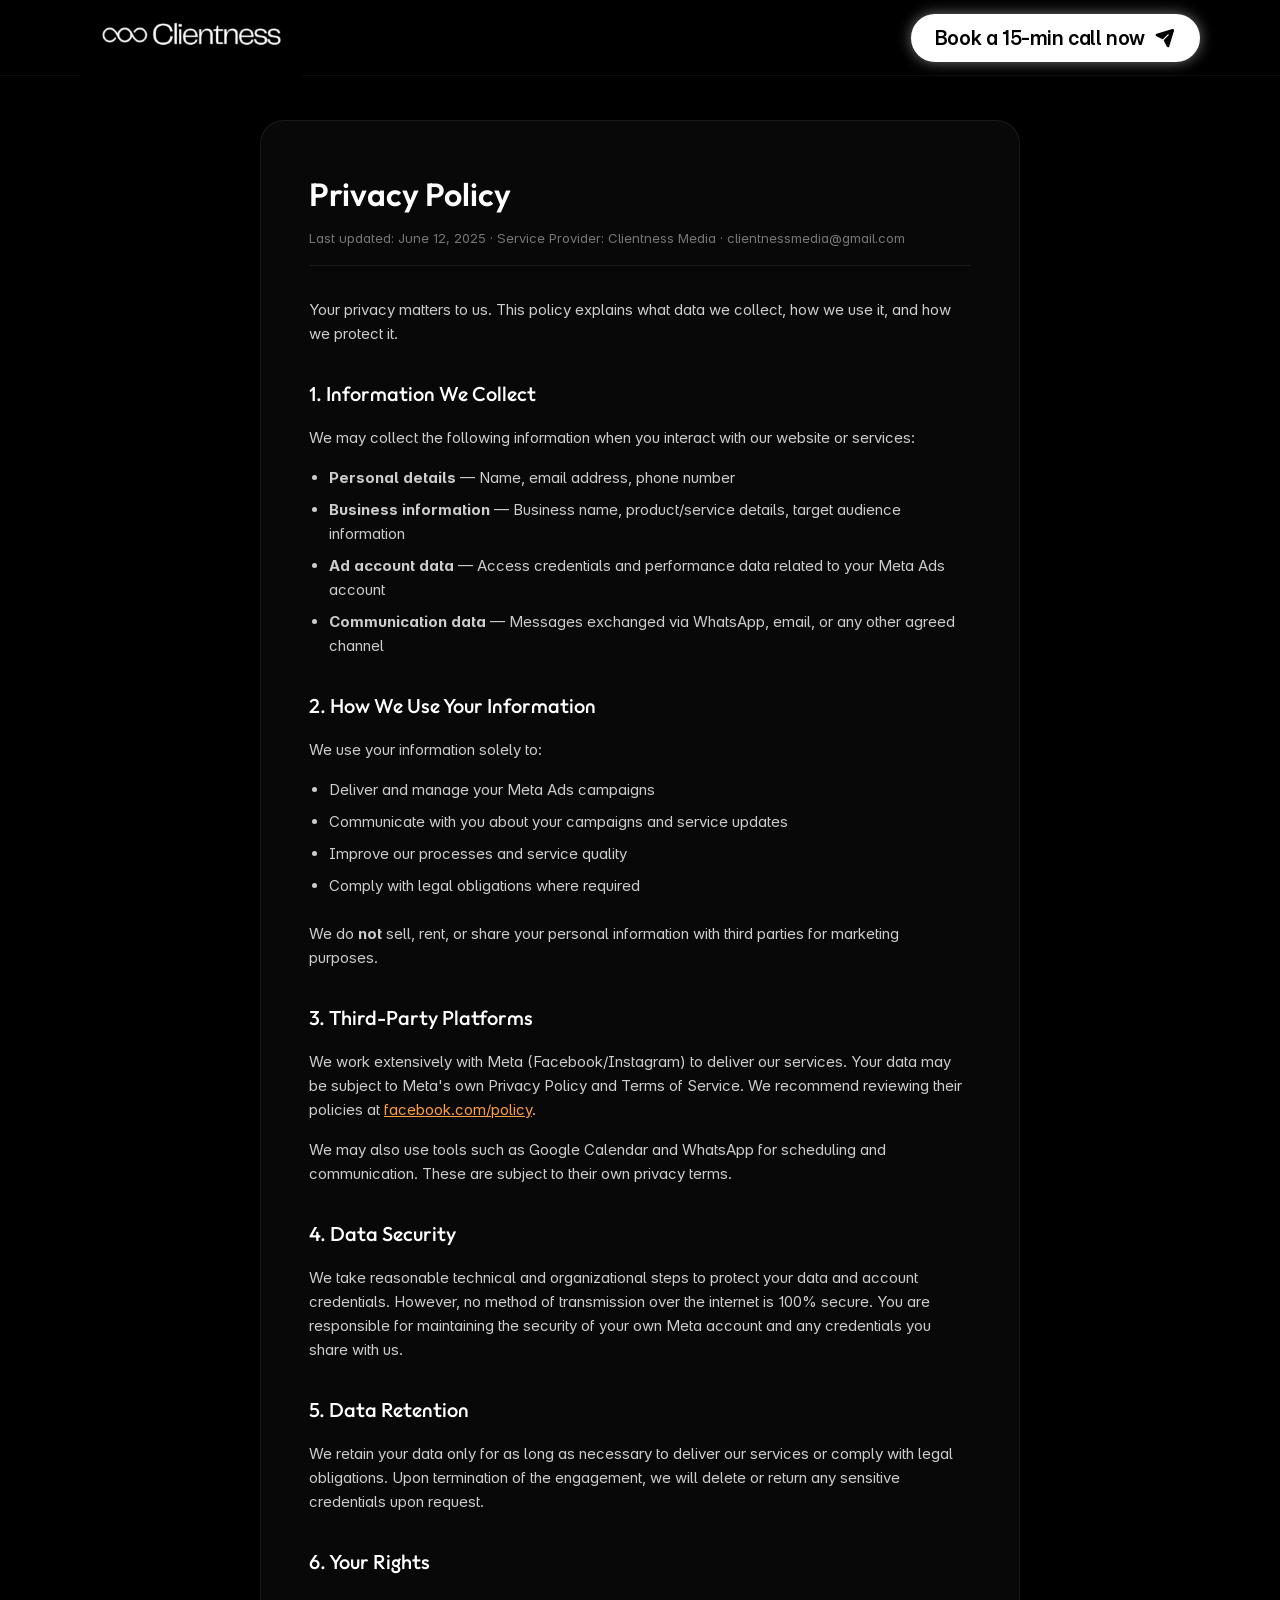
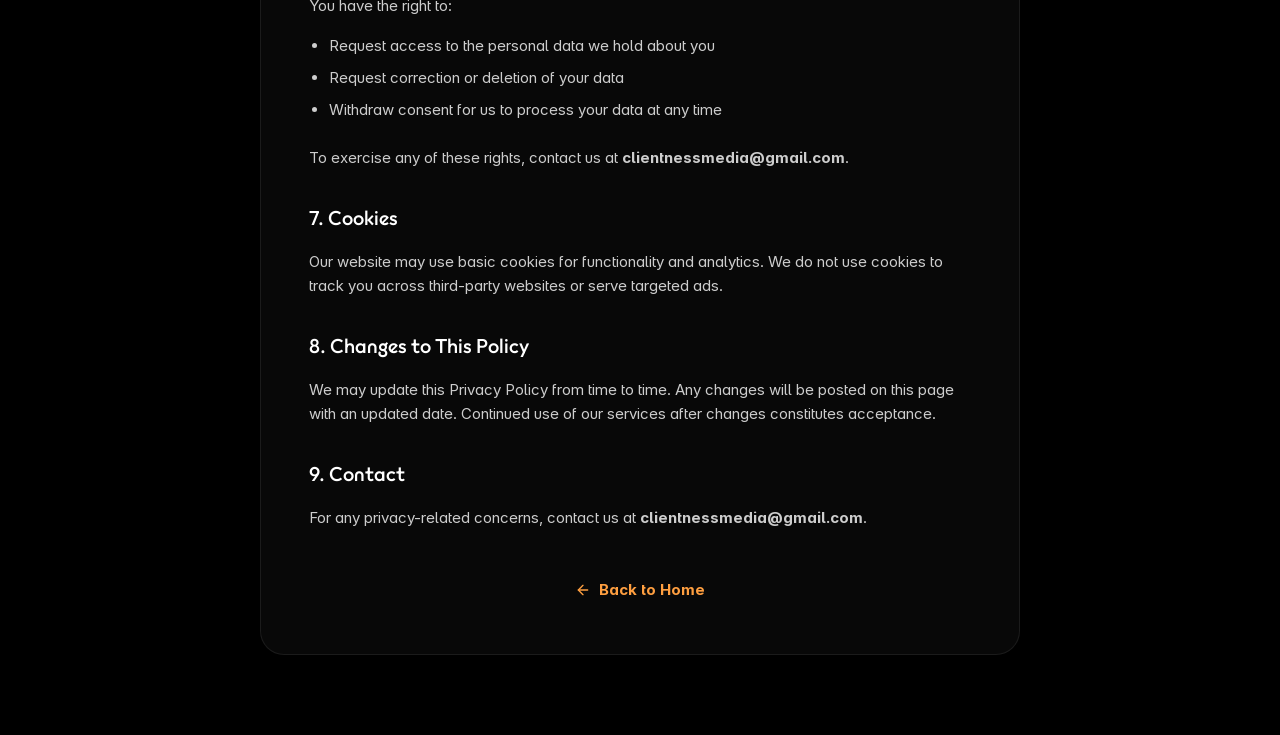
==== commit 094cbfde: "Design polish: compact pricing card, 16:9 Vimeo video embed, spacing adjustments, smooth FAQ, and hi" ====
--- a/privacy/index.html
+++ b/privacy/index.html
@@ -13,7 +13,7 @@
   <header class="site-header">
     <div class="header-container">
       <a href="../" class="logo" style="display: flex; align-items: center;">
-        <img src="../images/logo-cropped.png" alt="Clientness Logo" style="height: 56px; width: auto; display: block;">
+        <img src="../images/logo-cropped.png" alt="Clientness Logo" style="height: 84px; width: auto; display: block;">
       </a>
       <a href="https://cal.com/clientness/15min" target="_blank" rel="noopener noreferrer" class="btn btn-white">
         <span class="desktop-text">Book a 15-min call now</span>
--- a/style.css
+++ b/style.css
@@ -1,89 +1,667 @@
 @import url('https://fonts.googleapis.com/css2?family=Outfit:wght@300;400;500;600;700&family=Rethink+Sans:ital,wght@0,400..800;1,400..800&display=swap');
-@font-face { font-family: "Inter Display"; src: url("./assets/gazZKZuUEtvr9ULhdA4SprP0AZ0.woff2"); font-display: swap; font-style: normal; font-weight: 600; unicode-range: U+0460-052F, U+1C80-1C88, U+20B4, U+2DE0-2DFF, U+A640-A69F, U+FE2E-FE2F }
-@font-face { font-family: "Inter Display"; src: url("./assets/pe8RoujoPxuTZhqoNzYqHX2MXA.woff2"); font-display: swap; font-style: normal; font-weight: 600; unicode-range: U+0301, U+0400-045F, U+0490-0491, U+04B0-04B1, U+2116 }
-@font-face { font-family: "Inter Display"; src: url("./assets/teGhWnhH3bCqefKGsIsqFy3hK8.woff2"); font-display: swap; font-style: normal; font-weight: 600; unicode-range: U+1F00-1FFF }
-@font-face { font-family: "Inter Display"; src: url("./assets/qQHxgTnEk6Czu1yW4xS82HQWFOk.woff2"); font-display: swap; font-style: normal; font-weight: 600; unicode-range: U+0370-03FF }
-@font-face { font-family: "Inter Display"; src: url("./assets/MJ3N6lfN4iP5Um8rJGqLYl03tE.woff2"); font-display: swap; font-style: normal; font-weight: 600; unicode-range: U+0100-024F, U+0259, U+1E00-1EFF, U+2020, U+20A0-20AB, U+20AD-20CF, U+2113, U+2C60-2C7F, U+A720-A7FF }
-@font-face { font-family: "Inter Display"; src: url("./assets/PfdOpgzFf7N2Uye9JX7xRKYTgSc.woff2"); font-display: swap; font-style: normal; font-weight: 600; unicode-range: U+0000-00FF, U+0131, U+0152-0153, U+02BB-02BC, U+02C6, U+02DA, U+02DC, U+2000-206F, U+2070, U+2074-207E, U+2080-208E, U+20AC, U+2122, U+2191, U+2193, U+2212, U+2215, U+FEFF, U+FFFD }
-@font-face { font-family: "Inter Display"; src: url("./assets/0SEEmmWc3vovhaai4RlRQSWRrz0.woff2"); font-display: swap; font-style: normal; font-weight: 600; unicode-range: U+0102-0103, U+0110-0111, U+0128-0129, U+0168-0169, U+01A0-01A1, U+01AF-01B0, U+1EA0-1EF9, U+20AB }
-@font-face { font-family: "Inter Display"; src: url("./assets/2uIBiALfCHVpWbHqRMZutfT7giU.woff2"); font-display: swap; font-style: normal; font-weight: 400; unicode-range: U+0460-052F, U+1C80-1C88, U+20B4, U+2DE0-2DFF, U+A640-A69F, U+FE2E-FE2F }
-@font-face { font-family: "Inter Display"; src: url("./assets/Zwfz6xbVe5pmcWRJRgBDHnMkOkI.woff2"); font-display: swap; font-style: normal; font-weight: 400; unicode-range: U+0301, U+0400-045F, U+0490-0491, U+04B0-04B1, U+2116 }
-@font-face { font-family: "Inter Display"; src: url("./assets/U9LaDDmbRhzX3sB8g8glTy5feTE.woff2"); font-display: swap; font-style: normal; font-weight: 400; unicode-range: U+1F00-1FFF }
-@font-face { font-family: "Inter Display"; src: url("./assets/tVew2LzXJ1t7QfxP1gdTIdj2o0g.woff2"); font-display: swap; font-style: normal; font-weight: 400; unicode-range: U+0370-03FF }
-@font-face { font-family: "Inter Display"; src: url("./assets/DF7bjCRmStYPqSb945lAlMfCCVQ.woff2"); font-display: swap; font-style: normal; font-weight: 400; unicode-range: U+0100-024F, U+0259, U+1E00-1EFF, U+2020, U+20A0-20AB, U+20AD-20CF, U+2113, U+2C60-2C7F, U+A720-A7FF }
-@font-face { font-family: "Inter Display"; src: url("./assets/bHYNJqzTyl2lqvmMiRRS6Y16Es.woff2"); font-display: swap; font-style: normal; font-weight: 400; unicode-range: U+0000-00FF, U+0131, U+0152-0153, U+02BB-02BC, U+02C6, U+02DA, U+02DC, U+2000-206F, U+2070, U+2074-207E, U+2080-208E, U+20AC, U+2122, U+2191, U+2193, U+2212, U+2215, U+FEFF, U+FFFD }
-@font-face { font-family: "Inter Display"; src: url("./assets/vebZUMjGyKkYsfcY73iwWTzLNag.woff2"); font-display: swap; font-style: normal; font-weight: 400; unicode-range: U+0102-0103, U+0110-0111, U+0128-0129, U+0168-0169, U+01A0-01A1, U+01AF-01B0, U+1EA0-1EF9, U+20AB }
-@font-face { font-family: "Inter Display"; src: url("./assets/I11LrmuBDQZweplJ62KkVsklU5Y.woff2"); font-display: swap; font-style: normal; font-weight: 700; unicode-range: U+0460-052F, U+1C80-1C88, U+20B4, U+2DE0-2DFF, U+A640-A69F, U+FE2E-FE2F }
-@font-face { font-family: "Inter Display"; src: url("./assets/UjFZPDy3qGuDktQM4q9CxhKfIa8.woff2"); font-display: swap; font-style: normal; font-weight: 700; unicode-range: U+0301, U+0400-045F, U+0490-0491, U+04B0-04B1, U+2116 }
-@font-face { font-family: "Inter Display"; src: url("./assets/8exwVHJy2DhJ4N5prYlVMrEKmQ.woff2"); font-display: swap; font-style: normal; font-weight: 700; unicode-range: U+1F00-1FFF }
-@font-face { font-family: "Inter Display"; src: url("./assets/UTeedEK21hO5jDxEUldzdScUqpg.woff2"); font-display: swap; font-style: normal; font-weight: 700; unicode-range: U+0370-03FF }
-@font-face { font-family: "Inter Display"; src: url("./assets/Ig8B8nzy11hzIWEIYnkg91sofjo.woff2"); font-display: swap; font-style: normal; font-weight: 700; unicode-range: U+0100-024F, U+0259, U+1E00-1EFF, U+2020, U+20A0-20AB, U+20AD-20CF, U+2113, U+2C60-2C7F, U+A720-A7FF }
-@font-face { font-family: "Inter Display"; src: url("./assets/qITWJ2WdG0wrgQPDb8lvnYnTXDg.woff2"); font-display: swap; font-style: normal; font-weight: 700; unicode-range: U+0000-00FF, U+0131, U+0152-0153, U+02BB-02BC, U+02C6, U+02DA, U+02DC, U+2000-206F, U+2070, U+2074-207E, U+2080-208E, U+20AC, U+2122, U+2191, U+2193, U+2212, U+2215, U+FEFF, U+FFFD }
-@font-face { font-family: "Inter Display"; src: url("./assets/qctQFoJqJ9aIbRSIp0AhCQpFxn8.woff2"); font-display: swap; font-style: normal; font-weight: 700; unicode-range: U+0102-0103, U+0110-0111, U+0128-0129, U+0168-0169, U+01A0-01A1, U+01AF-01B0, U+1EA0-1EF9, U+20AB }
-@font-face { font-family: "Inter Display"; src: url("./assets/ePuN3mCjzajIHnyCdvKBFiZkyY0.woff2"); font-display: swap; font-style: normal; font-weight: 500; unicode-range: U+0460-052F, U+1C80-1C88, U+20B4, U+2DE0-2DFF, U+A640-A69F, U+FE2E-FE2F }
-@font-face { font-family: "Inter Display"; src: url("./assets/V3j1L0o5vPFKe26Sw4HcpXCfHo.woff2"); font-display: swap; font-style: normal; font-weight: 500; unicode-range: U+0301, U+0400-045F, U+0490-0491, U+04B0-04B1, U+2116 }
-@font-face { font-family: "Inter Display"; src: url("./assets/F3kdpd2N0cToWV5huaZjjgM.woff2"); font-display: swap; font-style: normal; font-weight: 500; unicode-range: U+1F00-1FFF }
-@font-face { font-family: "Inter Display"; src: url("./assets/0iDmxkizU9goZoclqIqsV5rvETU.woff2"); font-display: swap; font-style: normal; font-weight: 500; unicode-range: U+0370-03FF }
-@font-face { font-family: "Inter Display"; src: url("./assets/r0mv3NegmA0akcQsNFotG32Las.woff2"); font-display: swap; font-style: normal; font-weight: 500; unicode-range: U+0100-024F, U+0259, U+1E00-1EFF, U+2020, U+20A0-20AB, U+20AD-20CF, U+2113, U+2C60-2C7F, U+A720-A7FF }
-@font-face { font-family: "Inter Display"; src: url("./assets/iwWTDc49ENF2tCHbqlNARXw6Ug.woff2"); font-display: swap; font-style: normal; font-weight: 500; unicode-range: U+0000-00FF, U+0131, U+0152-0153, U+02BB-02BC, U+02C6, U+02DA, U+02DC, U+2000-206F, U+2070, U+2074-207E, U+2080-208E, U+20AC, U+2122, U+2191, U+2193, U+2212, U+2215, U+FEFF, U+FFFD }
-@font-face { font-family: "Inter Display"; src: url("./assets/Ii21jnSJkulBKsHHXKlapi7fv9w.woff2"); font-display: swap; font-style: normal; font-weight: 500; unicode-range: U+0102-0103, U+0110-0111, U+0128-0129, U+0168-0169, U+01A0-01A1, U+01AF-01B0, U+1EA0-1EF9, U+20AB }
-@font-face { font-family: "Inter Display"; src: url("./assets/MaMAn5Jp5gJg1z3VaLH65QwWPLc.woff2"); font-display: swap; font-style: normal; font-weight: 300; unicode-range: U+0460-052F, U+1C80-1C88, U+20B4, U+2DE0-2DFF, U+A640-A69F, U+FE2E-FE2F }
-@font-face { font-family: "Inter Display"; src: url("./assets/fEqgEChcTaneQFxeugexHq7Bk.woff2"); font-display: swap; font-style: normal; font-weight: 300; unicode-range: U+0301, U+0400-045F, U+0490-0491, U+04B0-04B1, U+2116 }
-@font-face { font-family: "Inter Display"; src: url("./assets/nL7d8Ph0ViwUQorApF89PoAagQI.woff2"); font-display: swap; font-style: normal; font-weight: 300; unicode-range: U+1F00-1FFF }
-@font-face { font-family: "Inter Display"; src: url("./assets/YOHXUQlY1iC2t7qT4HeLSoBDtn4.woff2"); font-display: swap; font-style: normal; font-weight: 300; unicode-range: U+0370-03FF }
-@font-face { font-family: "Inter Display"; src: url("./assets/TfzHIi6ZmZDuhnIFGcgM6Ipuim4.woff2"); font-display: swap; font-style: normal; font-weight: 300; unicode-range: U+0100-024F, U+0259, U+1E00-1EFF, U+2020, U+20A0-20AB, U+20AD-20CF, U+2113, U+2C60-2C7F, U+A720-A7FF }
-@font-face { font-family: "Inter Display"; src: url("./assets/CnMzVKZxLPB68RITfNGUfLe65m4.woff2"); font-display: swap; font-style: normal; font-weight: 300; unicode-range: U+0000-00FF, U+0131, U+0152-0153, U+02BB-02BC, U+02C6, U+02DA, U+02DC, U+2000-206F, U+2070, U+2074-207E, U+2080-208E, U+20AC, U+2122, U+2191, U+2193, U+2212, U+2215, U+FEFF, U+FFFD }
-@font-face { font-family: "Inter Display"; src: url("./assets/ub5XwqqEAMrXQz31ej6fNqbxnBc.woff2"); font-display: swap; font-style: normal; font-weight: 300; unicode-range: U+0102-0103, U+0110-0111, U+0128-0129, U+0168-0169, U+01A0-01A1, U+01AF-01B0, U+1EA0-1EF9, U+20AB }
-@font-face { font-family: "Inter"; src: url("./assets/5vvr9Vy74if2I6bQbJvbw7SY1pQ.woff2"); font-display: swap; font-style: normal; font-weight: 400; unicode-range: U+0460-052F, U+1C80-1C88, U+20B4, U+2DE0-2DFF, U+A640-A69F, U+FE2E-FE2F }
-@font-face { font-family: "Inter"; src: url("./assets/EOr0mi4hNtlgWNn9if640EZzXCo.woff2"); font-display: swap; font-style: normal; font-weight: 400; unicode-range: U+0301, U+0400-045F, U+0490-0491, U+04B0-04B1, U+2116 }
-@font-face { font-family: "Inter"; src: url("./assets/Y9k9QrlZAqio88Klkmbd8VoMQc.woff2"); font-display: swap; font-style: normal; font-weight: 400; unicode-range: U+1F00-1FFF }
-@font-face { font-family: "Inter"; src: url("./assets/OYrD2tBIBPvoJXiIHnLoOXnY9M.woff2"); font-display: swap; font-style: normal; font-weight: 400; unicode-range: U+0370-03FF }
-@font-face { font-family: "Inter"; src: url("./assets/JeYwfuaPfZHQhEG8U5gtPDZ7WQ.woff2"); font-display: swap; font-style: normal; font-weight: 400; unicode-range: U+0100-024F, U+0259, U+1E00-1EFF, U+2020, U+20A0-20AB, U+20AD-20CF, U+2113, U+2C60-2C7F, U+A720-A7FF }
-@font-face { font-family: "Inter"; src: url("./assets/GrgcKwrN6d3Uz8EwcLHZxwEfC4.woff2"); font-display: swap; font-style: normal; font-weight: 400; unicode-range: U+0000-00FF, U+0131, U+0152-0153, U+02BB-02BC, U+02C6, U+02DA, U+02DC, U+2000-206F, U+2070, U+2074-207E, U+2080-208E, U+20AC, U+2122, U+2191, U+2193, U+2212, U+2215, U+FEFF, U+FFFD }
-@font-face { font-family: "Inter"; src: url("./assets/b6Y37FthZeALduNqHicBT6FutY.woff2"); font-display: swap; font-style: normal; font-weight: 400; unicode-range: U+0102-0103, U+0110-0111, U+0128-0129, U+0168-0169, U+01A0-01A1, U+01AF-01B0, U+1EA0-1EF9, U+20AB }
-@font-face { font-family: "Inter Display"; src: url("./assets/kZK78sVb0ChIxwI4EF00ArQvpu0.woff2"); font-style: normal; font-weight: 200; unicode-range: U+0460-052F, U+1C80-1C88, U+20B4, U+2DE0-2DFF, U+A640-A69F, U+FE2E-FE2F }
-@font-face { font-family: "Inter Display"; src: url("./assets/zLXnIInNs9VhCJZQ1B0FvHgtWDM.woff2"); font-style: normal; font-weight: 200; unicode-range: U+0301, U+0400-045F, U+0490-0491, U+04B0-04B1, U+2116 }
-@font-face { font-family: "Inter Display"; src: url("./assets/yHa3FUh9QDCLkYGoHU44PsRbTI.woff2"); font-style: normal; font-weight: 200; unicode-range: U+1F00-1FFF }
-@font-face { font-family: "Inter Display"; src: url("./assets/w3wwH92cnNPcZVAf63gAmGQW0k.woff2"); font-style: normal; font-weight: 200; unicode-range: U+0370-03FF }
-@font-face { font-family: "Inter Display"; src: url("./assets/w9aHRXFhel7kScIgRMsPqEwE3AY.woff2"); font-style: normal; font-weight: 200; unicode-range: U+0100-024F, U+0259, U+1E00-1EFF, U+2020, U+20A0-20AB, U+20AD-20CF, U+2113, U+2C60-2C7F, U+A720-A7FF }
-@font-face { font-family: "Inter Display"; src: url("./assets/t5RNiwIqoB2GvYhcdv6NPQF6kfk.woff2"); font-style: normal; font-weight: 200; unicode-range: U+0000-00FF, U+0131, U+0152-0153, U+02BB-02BC, U+02C6, U+02DA, U+02DC, U+2000-206F, U+2070, U+2074-207E, U+2080-208E, U+20AC, U+2122, U+2191, U+2193, U+2212, U+2215, U+FEFF, U+FFFD }
-@font-face { font-family: "Inter Display"; src: url("./assets/eDNmF3DmGWYDX8NrhNZOl1SDyQ.woff2"); font-style: normal; font-weight: 200; unicode-range: U+0102-0103, U+0110-0111, U+0128-0129, U+0168-0169, U+01A0-01A1, U+01AF-01B0, U+1EA0-1EF9, U+20AB }
-@font-face { font-family: "Inter Display"; src: url("./assets/fXvVh2JeZlehNcEhKHpHH0frSl0.woff2"); font-display: swap; font-style: italic; font-weight: 700; unicode-range: U+0460-052F, U+1C80-1C88, U+20B4, U+2DE0-2DFF, U+A640-A69F, U+FE2E-FE2F }
-@font-face { font-family: "Inter Display"; src: url("./assets/7pScaNeb6M7n2HF2jKemDqzCIr4.woff2"); font-display: swap; font-style: italic; font-weight: 700; unicode-range: U+0301, U+0400-045F, U+0490-0491, U+04B0-04B1, U+2116 }
-@font-face { font-family: "Inter Display"; src: url("./assets/qS4UjQYyATcVV9rODk0Zx9KhkY8.woff2"); font-display: swap; font-style: italic; font-weight: 700; unicode-range: U+1F00-1FFF }
-@font-face { font-family: "Inter Display"; src: url("./assets/VfD2n20yM7v0hrUEBHEyafsmMBY.woff2"); font-display: swap; font-style: italic; font-weight: 700; unicode-range: U+0370-03FF }
-@font-face { font-family: "Inter Display"; src: url("./assets/4oIO9fB59bn3cKFWz7piCj28z9s.woff2"); font-display: swap; font-style: italic; font-weight: 700; unicode-range: U+0100-024F, U+0259, U+1E00-1EFF, U+2020, U+20A0-20AB, U+20AD-20CF, U+2113, U+2C60-2C7F, U+A720-A7FF }
-@font-face { font-family: "Inter Display"; src: url("./assets/MzumQQZJQBC6KM1omtmwOtsogtI.woff2"); font-display: swap; font-style: italic; font-weight: 700; unicode-range: U+0000-00FF, U+0131, U+0152-0153, U+02BB-02BC, U+02C6, U+02DA, U+02DC, U+2000-206F, U+2070, U+2074-207E, U+2080-208E, U+20AC, U+2122, U+2191, U+2193, U+2212, U+2215, U+FEFF, U+FFFD }
-@font-face { font-family: "Inter Display"; src: url("./assets/F5Lmfd3fCAu7TwiYbI4DLWw4ks.woff2"); font-display: swap; font-style: italic; font-weight: 700; unicode-range: U+0102-0103, U+0110-0111, U+0128-0129, U+0168-0169, U+01A0-01A1, U+01AF-01B0, U+1EA0-1EF9, U+20AB }
-@font-face { font-family: "Inter Display"; src: url("./assets/THWAFHoAcmqLMy81E8hCSdziVKA.woff2"); font-display: swap; font-style: italic; font-weight: 400; unicode-range: U+0460-052F, U+1C80-1C88, U+20B4, U+2DE0-2DFF, U+A640-A69F, U+FE2E-FE2F }
-@font-face { font-family: "Inter Display"; src: url("./assets/sQxGYWDlRkDr0eOKqiNRl6g5rs.woff2"); font-display: swap; font-style: italic; font-weight: 400; unicode-range: U+0301, U+0400-045F, U+0490-0491, U+04B0-04B1, U+2116 }
-@font-face { font-family: "Inter Display"; src: url("./assets/NNTAT1XAm8ZRkr824inYPkjNeL4.woff2"); font-display: swap; font-style: italic; font-weight: 400; unicode-range: U+1F00-1FFF }
-@font-face { font-family: "Inter Display"; src: url("./assets/P2qr9PAWBt905929rHfxmneMUG0.woff2"); font-display: swap; font-style: italic; font-weight: 400; unicode-range: U+0370-03FF }
-@font-face { font-family: "Inter Display"; src: url("./assets/2BmSa4TZZvFKAZg2DydxTbvKlTU.woff2"); font-display: swap; font-style: italic; font-weight: 400; unicode-range: U+0100-024F, U+0259, U+1E00-1EFF, U+2020, U+20A0-20AB, U+20AD-20CF, U+2113, U+2C60-2C7F, U+A720-A7FF }
-@font-face { font-family: "Inter Display"; src: url("./assets/P0JCAnd2N1Q6qwTQohre3XmQ.woff2"); font-display: swap; font-style: italic; font-weight: 400; unicode-range: U+0000-00FF, U+0131, U+0152-0153, U+02BB-02BC, U+02C6, U+02DA, U+02DC, U+2000-206F, U+2070, U+2074-207E, U+2080-208E, U+20AC, U+2122, U+2191, U+2193, U+2212, U+2215, U+FEFF, U+FFFD }
-@font-face { font-family: "Inter Display"; src: url("./assets/KMFW46iYsEZaUBwXbwPc9nQm71o.woff2"); font-display: swap; font-style: italic; font-weight: 400; unicode-range: U+0102-0103, U+0110-0111, U+0128-0129, U+0168-0169, U+01A0-01A1, U+01AF-01B0, U+1EA0-1EF9, U+20AB }
-@font-face { font-family: "Inter"; src: url("./assets/DpPBYI0sL4fYLgAkX8KXOPVt7c.woff2"); font-display: swap; font-style: normal; font-weight: 700; unicode-range: U+0460-052F, U+1C80-1C88, U+20B4, U+2DE0-2DFF, U+A640-A69F, U+FE2E-FE2F }
-@font-face { font-family: "Inter"; src: url("./assets/4RAEQdEOrcnDkhHiiCbJOw92Lk.woff2"); font-display: swap; font-style: normal; font-weight: 700; unicode-range: U+0301, U+0400-045F, U+0490-0491, U+04B0-04B1, U+2116 }
-@font-face { font-family: "Inter"; src: url("./assets/1K3W8DizY3v4emK8Mb08YHxTbs.woff2"); font-display: swap; font-style: normal; font-weight: 700; unicode-range: U+1F00-1FFF }
-@font-face { font-family: "Inter"; src: url("./assets/tUSCtfYVM1I1IchuyCwz9gDdQ.woff2"); font-display: swap; font-style: normal; font-weight: 700; unicode-range: U+0370-03FF }
-@font-face { font-family: "Inter"; src: url("./assets/VgYFWiwsAC5OYxAycRXXvhze58.woff2"); font-display: swap; font-style: normal; font-weight: 700; unicode-range: U+0100-024F, U+0259, U+1E00-1EFF, U+2020, U+20A0-20AB, U+20AD-20CF, U+2113, U+2C60-2C7F, U+A720-A7FF }
-@font-face { font-family: "Inter"; src: url("./assets/syRNPWzAMIrcJ3wIlPIP43KjQs.woff2"); font-display: swap; font-style: normal; font-weight: 700; unicode-range: U+0000-00FF, U+0131, U+0152-0153, U+02BB-02BC, U+02C6, U+02DA, U+02DC, U+2000-206F, U+2070, U+2074-207E, U+2080-208E, U+20AC, U+2122, U+2191, U+2193, U+2212, U+2215, U+FEFF, U+FFFD }
-@font-face { font-family: "Inter"; src: url("./assets/GIryZETIX4IFypco5pYZONKhJIo.woff2"); font-display: swap; font-style: normal; font-weight: 700; unicode-range: U+0102-0103, U+0110-0111, U+0128-0129, U+0168-0169, U+01A0-01A1, U+01AF-01B0, U+1EA0-1EF9, U+20AB }
-@font-face { font-family: "Inter Display Placeholder"; src: local("Arial"); ascent-override: 98.56%; descent-override: 24.54%; line-gap-override: 0.00%; size-adjust: 98.29% }
-@font-face { font-family: "Inter Placeholder"; src: local("Arial"); ascent-override: 89.79%; descent-override: 22.36%; line-gap-override: 0.00%; size-adjust: 107.89% }
+
+@font-face {
+  font-family: "Inter Display";
+  src: url("./assets/gazZKZuUEtvr9ULhdA4SprP0AZ0.woff2");
+  font-display: swap;
+  font-style: normal;
+  font-weight: 600;
+  unicode-range: U+0460-052F, U+1C80-1C88, U+20B4, U+2DE0-2DFF, U+A640-A69F, U+FE2E-FE2F
+}
+
+@font-face {
+  font-family: "Inter Display";
+  src: url("./assets/pe8RoujoPxuTZhqoNzYqHX2MXA.woff2");
+  font-display: swap;
+  font-style: normal;
+  font-weight: 600;
+  unicode-range: U+0301, U+0400-045F, U+0490-0491, U+04B0-04B1, U+2116
+}
+
+@font-face {
+  font-family: "Inter Display";
+  src: url("./assets/teGhWnhH3bCqefKGsIsqFy3hK8.woff2");
+  font-display: swap;
+  font-style: normal;
+  font-weight: 600;
+  unicode-range: U+1F00-1FFF
+}
+
+@font-face {
+  font-family: "Inter Display";
+  src: url("./assets/qQHxgTnEk6Czu1yW4xS82HQWFOk.woff2");
+  font-display: swap;
+  font-style: normal;
+  font-weight: 600;
+  unicode-range: U+0370-03FF
+}
+
+@font-face {
+  font-family: "Inter Display";
+  src: url("./assets/MJ3N6lfN4iP5Um8rJGqLYl03tE.woff2");
+  font-display: swap;
+  font-style: normal;
+  font-weight: 600;
+  unicode-range: U+0100-024F, U+0259, U+1E00-1EFF, U+2020, U+20A0-20AB, U+20AD-20CF, U+2113, U+2C60-2C7F, U+A720-A7FF
+}
+
+@font-face {
+  font-family: "Inter Display";
+  src: url("./assets/PfdOpgzFf7N2Uye9JX7xRKYTgSc.woff2");
+  font-display: swap;
+  font-style: normal;
+  font-weight: 600;
+  unicode-range: U+0000-00FF, U+0131, U+0152-0153, U+02BB-02BC, U+02C6, U+02DA, U+02DC, U+2000-206F, U+2070, U+2074-207E, U+2080-208E, U+20AC, U+2122, U+2191, U+2193, U+2212, U+2215, U+FEFF, U+FFFD
+}
+
+@font-face {
+  font-family: "Inter Display";
+  src: url("./assets/0SEEmmWc3vovhaai4RlRQSWRrz0.woff2");
+  font-display: swap;
+  font-style: normal;
+  font-weight: 600;
+  unicode-range: U+0102-0103, U+0110-0111, U+0128-0129, U+0168-0169, U+01A0-01A1, U+01AF-01B0, U+1EA0-1EF9, U+20AB
+}
+
+@font-face {
+  font-family: "Inter Display";
+  src: url("./assets/2uIBiALfCHVpWbHqRMZutfT7giU.woff2");
+  font-display: swap;
+  font-style: normal;
+  font-weight: 400;
+  unicode-range: U+0460-052F, U+1C80-1C88, U+20B4, U+2DE0-2DFF, U+A640-A69F, U+FE2E-FE2F
+}
+
+@font-face {
+  font-family: "Inter Display";
+  src: url("./assets/Zwfz6xbVe5pmcWRJRgBDHnMkOkI.woff2");
+  font-display: swap;
+  font-style: normal;
+  font-weight: 400;
+  unicode-range: U+0301, U+0400-045F, U+0490-0491, U+04B0-04B1, U+2116
+}
+
+@font-face {
+  font-family: "Inter Display";
+  src: url("./assets/U9LaDDmbRhzX3sB8g8glTy5feTE.woff2");
+  font-display: swap;
+  font-style: normal;
+  font-weight: 400;
+  unicode-range: U+1F00-1FFF
+}
+
+@font-face {
+  font-family: "Inter Display";
+  src: url("./assets/tVew2LzXJ1t7QfxP1gdTIdj2o0g.woff2");
+  font-display: swap;
+  font-style: normal;
+  font-weight: 400;
+  unicode-range: U+0370-03FF
+}
+
+@font-face {
+  font-family: "Inter Display";
+  src: url("./assets/DF7bjCRmStYPqSb945lAlMfCCVQ.woff2");
+  font-display: swap;
+  font-style: normal;
+  font-weight: 400;
+  unicode-range: U+0100-024F, U+0259, U+1E00-1EFF, U+2020, U+20A0-20AB, U+20AD-20CF, U+2113, U+2C60-2C7F, U+A720-A7FF
+}
+
+@font-face {
+  font-family: "Inter Display";
+  src: url("./assets/bHYNJqzTyl2lqvmMiRRS6Y16Es.woff2");
+  font-display: swap;
+  font-style: normal;
+  font-weight: 400;
+  unicode-range: U+0000-00FF, U+0131, U+0152-0153, U+02BB-02BC, U+02C6, U+02DA, U+02DC, U+2000-206F, U+2070, U+2074-207E, U+2080-208E, U+20AC, U+2122, U+2191, U+2193, U+2212, U+2215, U+FEFF, U+FFFD
+}
+
+@font-face {
+  font-family: "Inter Display";
+  src: url("./assets/vebZUMjGyKkYsfcY73iwWTzLNag.woff2");
+  font-display: swap;
+  font-style: normal;
+  font-weight: 400;
+  unicode-range: U+0102-0103, U+0110-0111, U+0128-0129, U+0168-0169, U+01A0-01A1, U+01AF-01B0, U+1EA0-1EF9, U+20AB
+}
+
+@font-face {
+  font-family: "Inter Display";
+  src: url("./assets/I11LrmuBDQZweplJ62KkVsklU5Y.woff2");
+  font-display: swap;
+  font-style: normal;
+  font-weight: 700;
+  unicode-range: U+0460-052F, U+1C80-1C88, U+20B4, U+2DE0-2DFF, U+A640-A69F, U+FE2E-FE2F
+}
+
+@font-face {
+  font-family: "Inter Display";
+  src: url("./assets/UjFZPDy3qGuDktQM4q9CxhKfIa8.woff2");
+  font-display: swap;
+  font-style: normal;
+  font-weight: 700;
+  unicode-range: U+0301, U+0400-045F, U+0490-0491, U+04B0-04B1, U+2116
+}
+
+@font-face {
+  font-family: "Inter Display";
+  src: url("./assets/8exwVHJy2DhJ4N5prYlVMrEKmQ.woff2");
+  font-display: swap;
+  font-style: normal;
+  font-weight: 700;
+  unicode-range: U+1F00-1FFF
+}
+
+@font-face {
+  font-family: "Inter Display";
+  src: url("./assets/UTeedEK21hO5jDxEUldzdScUqpg.woff2");
+  font-display: swap;
+  font-style: normal;
+  font-weight: 700;
+  unicode-range: U+0370-03FF
+}
+
+@font-face {
+  font-family: "Inter Display";
+  src: url("./assets/Ig8B8nzy11hzIWEIYnkg91sofjo.woff2");
+  font-display: swap;
+  font-style: normal;
+  font-weight: 700;
+  unicode-range: U+0100-024F, U+0259, U+1E00-1EFF, U+2020, U+20A0-20AB, U+20AD-20CF, U+2113, U+2C60-2C7F, U+A720-A7FF
+}
+
+@font-face {
+  font-family: "Inter Display";
+  src: url("./assets/qITWJ2WdG0wrgQPDb8lvnYnTXDg.woff2");
+  font-display: swap;
+  font-style: normal;
+  font-weight: 700;
+  unicode-range: U+0000-00FF, U+0131, U+0152-0153, U+02BB-02BC, U+02C6, U+02DA, U+02DC, U+2000-206F, U+2070, U+2074-207E, U+2080-208E, U+20AC, U+2122, U+2191, U+2193, U+2212, U+2215, U+FEFF, U+FFFD
+}
+
+@font-face {
+  font-family: "Inter Display";
+  src: url("./assets/qctQFoJqJ9aIbRSIp0AhCQpFxn8.woff2");
+  font-display: swap;
+  font-style: normal;
+  font-weight: 700;
+  unicode-range: U+0102-0103, U+0110-0111, U+0128-0129, U+0168-0169, U+01A0-01A1, U+01AF-01B0, U+1EA0-1EF9, U+20AB
+}
+
+@font-face {
+  font-family: "Inter Display";
+  src: url("./assets/ePuN3mCjzajIHnyCdvKBFiZkyY0.woff2");
+  font-display: swap;
+  font-style: normal;
+  font-weight: 500;
+  unicode-range: U+0460-052F, U+1C80-1C88, U+20B4, U+2DE0-2DFF, U+A640-A69F, U+FE2E-FE2F
+}
+
+@font-face {
+  font-family: "Inter Display";
+  src: url("./assets/V3j1L0o5vPFKe26Sw4HcpXCfHo.woff2");
+  font-display: swap;
+  font-style: normal;
+  font-weight: 500;
+  unicode-range: U+0301, U+0400-045F, U+0490-0491, U+04B0-04B1, U+2116
+}
+
+@font-face {
+  font-family: "Inter Display";
+  src: url("./assets/F3kdpd2N0cToWV5huaZjjgM.woff2");
+  font-display: swap;
+  font-style: normal;
+  font-weight: 500;
+  unicode-range: U+1F00-1FFF
+}
+
+@font-face {
+  font-family: "Inter Display";
+  src: url("./assets/0iDmxkizU9goZoclqIqsV5rvETU.woff2");
+  font-display: swap;
+  font-style: normal;
+  font-weight: 500;
+  unicode-range: U+0370-03FF
+}
+
+@font-face {
+  font-family: "Inter Display";
+  src: url("./assets/r0mv3NegmA0akcQsNFotG32Las.woff2");
+  font-display: swap;
+  font-style: normal;
+  font-weight: 500;
+  unicode-range: U+0100-024F, U+0259, U+1E00-1EFF, U+2020, U+20A0-20AB, U+20AD-20CF, U+2113, U+2C60-2C7F, U+A720-A7FF
+}
+
+@font-face {
+  font-family: "Inter Display";
+  src: url("./assets/iwWTDc49ENF2tCHbqlNARXw6Ug.woff2");
+  font-display: swap;
+  font-style: normal;
+  font-weight: 500;
+  unicode-range: U+0000-00FF, U+0131, U+0152-0153, U+02BB-02BC, U+02C6, U+02DA, U+02DC, U+2000-206F, U+2070, U+2074-207E, U+2080-208E, U+20AC, U+2122, U+2191, U+2193, U+2212, U+2215, U+FEFF, U+FFFD
+}
+
+@font-face {
+  font-family: "Inter Display";
+  src: url("./assets/Ii21jnSJkulBKsHHXKlapi7fv9w.woff2");
+  font-display: swap;
+  font-style: normal;
+  font-weight: 500;
+  unicode-range: U+0102-0103, U+0110-0111, U+0128-0129, U+0168-0169, U+01A0-01A1, U+01AF-01B0, U+1EA0-1EF9, U+20AB
+}
+
+@font-face {
+  font-family: "Inter Display";
+  src: url("./assets/MaMAn5Jp5gJg1z3VaLH65QwWPLc.woff2");
+  font-display: swap;
+  font-style: normal;
+  font-weight: 300;
+  unicode-range: U+0460-052F, U+1C80-1C88, U+20B4, U+2DE0-2DFF, U+A640-A69F, U+FE2E-FE2F
+}
+
+@font-face {
+  font-family: "Inter Display";
+  src: url("./assets/fEqgEChcTaneQFxeugexHq7Bk.woff2");
+  font-display: swap;
+  font-style: normal;
+  font-weight: 300;
+  unicode-range: U+0301, U+0400-045F, U+0490-0491, U+04B0-04B1, U+2116
+}
+
+@font-face {
+  font-family: "Inter Display";
+  src: url("./assets/nL7d8Ph0ViwUQorApF89PoAagQI.woff2");
+  font-display: swap;
+  font-style: normal;
+  font-weight: 300;
+  unicode-range: U+1F00-1FFF
+}
+
+@font-face {
+  font-family: "Inter Display";
+  src: url("./assets/YOHXUQlY1iC2t7qT4HeLSoBDtn4.woff2");
+  font-display: swap;
+  font-style: normal;
+  font-weight: 300;
+  unicode-range: U+0370-03FF
+}
+
+@font-face {
+  font-family: "Inter Display";
+  src: url("./assets/TfzHIi6ZmZDuhnIFGcgM6Ipuim4.woff2");
+  font-display: swap;
+  font-style: normal;
+  font-weight: 300;
+  unicode-range: U+0100-024F, U+0259, U+1E00-1EFF, U+2020, U+20A0-20AB, U+20AD-20CF, U+2113, U+2C60-2C7F, U+A720-A7FF
+}
+
+@font-face {
+  font-family: "Inter Display";
+  src: url("./assets/CnMzVKZxLPB68RITfNGUfLe65m4.woff2");
+  font-display: swap;
+  font-style: normal;
+  font-weight: 300;
+  unicode-range: U+0000-00FF, U+0131, U+0152-0153, U+02BB-02BC, U+02C6, U+02DA, U+02DC, U+2000-206F, U+2070, U+2074-207E, U+2080-208E, U+20AC, U+2122, U+2191, U+2193, U+2212, U+2215, U+FEFF, U+FFFD
+}
+
+@font-face {
+  font-family: "Inter Display";
+  src: url("./assets/ub5XwqqEAMrXQz31ej6fNqbxnBc.woff2");
+  font-display: swap;
+  font-style: normal;
+  font-weight: 300;
+  unicode-range: U+0102-0103, U+0110-0111, U+0128-0129, U+0168-0169, U+01A0-01A1, U+01AF-01B0, U+1EA0-1EF9, U+20AB
+}
+
+@font-face {
+  font-family: "Inter";
+  src: url("./assets/5vvr9Vy74if2I6bQbJvbw7SY1pQ.woff2");
+  font-display: swap;
+  font-style: normal;
+  font-weight: 400;
+  unicode-range: U+0460-052F, U+1C80-1C88, U+20B4, U+2DE0-2DFF, U+A640-A69F, U+FE2E-FE2F
+}
+
+@font-face {
+  font-family: "Inter";
+  src: url("./assets/EOr0mi4hNtlgWNn9if640EZzXCo.woff2");
+  font-display: swap;
+  font-style: normal;
+  font-weight: 400;
+  unicode-range: U+0301, U+0400-045F, U+0490-0491, U+04B0-04B1, U+2116
+}
+
+@font-face {
+  font-family: "Inter";
+  src: url("./assets/Y9k9QrlZAqio88Klkmbd8VoMQc.woff2");
+  font-display: swap;
+  font-style: normal;
+  font-weight: 400;
+  unicode-range: U+1F00-1FFF
+}
+
+@font-face {
+  font-family: "Inter";
+  src: url("./assets/OYrD2tBIBPvoJXiIHnLoOXnY9M.woff2");
+  font-display: swap;
+  font-style: normal;
+  font-weight: 400;
+  unicode-range: U+0370-03FF
+}
+
+@font-face {
+  font-family: "Inter";
+  src: url("./assets/JeYwfuaPfZHQhEG8U5gtPDZ7WQ.woff2");
+  font-display: swap;
+  font-style: normal;
+  font-weight: 400;
+  unicode-range: U+0100-024F, U+0259, U+1E00-1EFF, U+2020, U+20A0-20AB, U+20AD-20CF, U+2113, U+2C60-2C7F, U+A720-A7FF
+}
+
+@font-face {
+  font-family: "Inter";
+  src: url("./assets/GrgcKwrN6d3Uz8EwcLHZxwEfC4.woff2");
+  font-display: swap;
+  font-style: normal;
+  font-weight: 400;
+  unicode-range: U+0000-00FF, U+0131, U+0152-0153, U+02BB-02BC, U+02C6, U+02DA, U+02DC, U+2000-206F, U+2070, U+2074-207E, U+2080-208E, U+20AC, U+2122, U+2191, U+2193, U+2212, U+2215, U+FEFF, U+FFFD
+}
+
+@font-face {
+  font-family: "Inter";
+  src: url("./assets/b6Y37FthZeALduNqHicBT6FutY.woff2");
+  font-display: swap;
+  font-style: normal;
+  font-weight: 400;
+  unicode-range: U+0102-0103, U+0110-0111, U+0128-0129, U+0168-0169, U+01A0-01A1, U+01AF-01B0, U+1EA0-1EF9, U+20AB
+}
+
+@font-face {
+  font-family: "Inter Display";
+  src: url("./assets/kZK78sVb0ChIxwI4EF00ArQvpu0.woff2");
+  font-style: normal;
+  font-weight: 200;
+  unicode-range: U+0460-052F, U+1C80-1C88, U+20B4, U+2DE0-2DFF, U+A640-A69F, U+FE2E-FE2F
+}
+
+@font-face {
+  font-family: "Inter Display";
+  src: url("./assets/zLXnIInNs9VhCJZQ1B0FvHgtWDM.woff2");
+  font-style: normal;
+  font-weight: 200;
+  unicode-range: U+0301, U+0400-045F, U+0490-0491, U+04B0-04B1, U+2116
+}
+
+@font-face {
+  font-family: "Inter Display";
+  src: url("./assets/yHa3FUh9QDCLkYGoHU44PsRbTI.woff2");
+  font-style: normal;
+  font-weight: 200;
+  unicode-range: U+1F00-1FFF
+}
+
+@font-face {
+  font-family: "Inter Display";
+  src: url("./assets/w3wwH92cnNPcZVAf63gAmGQW0k.woff2");
+  font-style: normal;
+  font-weight: 200;
+  unicode-range: U+0370-03FF
+}
+
+@font-face {
+  font-family: "Inter Display";
+  src: url("./assets/w9aHRXFhel7kScIgRMsPqEwE3AY.woff2");
+  font-style: normal;
+  font-weight: 200;
+  unicode-range: U+0100-024F, U+0259, U+1E00-1EFF, U+2020, U+20A0-20AB, U+20AD-20CF, U+2113, U+2C60-2C7F, U+A720-A7FF
+}
+
+@font-face {
+  font-family: "Inter Display";
+  src: url("./assets/t5RNiwIqoB2GvYhcdv6NPQF6kfk.woff2");
+  font-style: normal;
+  font-weight: 200;
+  unicode-range: U+0000-00FF, U+0131, U+0152-0153, U+02BB-02BC, U+02C6, U+02DA, U+02DC, U+2000-206F, U+2070, U+2074-207E, U+2080-208E, U+20AC, U+2122, U+2191, U+2193, U+2212, U+2215, U+FEFF, U+FFFD
+}
+
+@font-face {
+  font-family: "Inter Display";
+  src: url("./assets/eDNmF3DmGWYDX8NrhNZOl1SDyQ.woff2");
+  font-style: normal;
+  font-weight: 200;
+  unicode-range: U+0102-0103, U+0110-0111, U+0128-0129, U+0168-0169, U+01A0-01A1, U+01AF-01B0, U+1EA0-1EF9, U+20AB
+}
+
+@font-face {
+  font-family: "Inter Display";
+  src: url("./assets/fXvVh2JeZlehNcEhKHpHH0frSl0.woff2");
+  font-display: swap;
+  font-style: italic;
+  font-weight: 700;
+  unicode-range: U+0460-052F, U+1C80-1C88, U+20B4, U+2DE0-2DFF, U+A640-A69F, U+FE2E-FE2F
+}
+
+@font-face {
+  font-family: "Inter Display";
+  src: url("./assets/7pScaNeb6M7n2HF2jKemDqzCIr4.woff2");
+  font-display: swap;
+  font-style: italic;
+  font-weight: 700;
+  unicode-range: U+0301, U+0400-045F, U+0490-0491, U+04B0-04B1, U+2116
+}
+
+@font-face {
+  font-family: "Inter Display";
+  src: url("./assets/qS4UjQYyATcVV9rODk0Zx9KhkY8.woff2");
+  font-display: swap;
+  font-style: italic;
+  font-weight: 700;
+  unicode-range: U+1F00-1FFF
+}
+
+@font-face {
+  font-family: "Inter Display";
+  src: url("./assets/VfD2n20yM7v0hrUEBHEyafsmMBY.woff2");
+  font-display: swap;
+  font-style: italic;
+  font-weight: 700;
+  unicode-range: U+0370-03FF
+}
+
+@font-face {
+  font-family: "Inter Display";
+  src: url("./assets/4oIO9fB59bn3cKFWz7piCj28z9s.woff2");
+  font-display: swap;
+  font-style: italic;
+  font-weight: 700;
+  unicode-range: U+0100-024F, U+0259, U+1E00-1EFF, U+2020, U+20A0-20AB, U+20AD-20CF, U+2113, U+2C60-2C7F, U+A720-A7FF
+}
+
+@font-face {
+  font-family: "Inter Display";
+  src: url("./assets/MzumQQZJQBC6KM1omtmwOtsogtI.woff2");
+  font-display: swap;
+  font-style: italic;
+  font-weight: 700;
+  unicode-range: U+0000-00FF, U+0131, U+0152-0153, U+02BB-02BC, U+02C6, U+02DA, U+02DC, U+2000-206F, U+2070, U+2074-207E, U+2080-208E, U+20AC, U+2122, U+2191, U+2193, U+2212, U+2215, U+FEFF, U+FFFD
+}
+
+@font-face {
+  font-family: "Inter Display";
+  src: url("./assets/F5Lmfd3fCAu7TwiYbI4DLWw4ks.woff2");
+  font-display: swap;
+  font-style: italic;
+  font-weight: 700;
+  unicode-range: U+0102-0103, U+0110-0111, U+0128-0129, U+0168-0169, U+01A0-01A1, U+01AF-01B0, U+1EA0-1EF9, U+20AB
+}
+
+@font-face {
+  font-family: "Inter Display";
+  src: url("./assets/THWAFHoAcmqLMy81E8hCSdziVKA.woff2");
+  font-display: swap;
+  font-style: italic;
+  font-weight: 400;
+  unicode-range: U+0460-052F, U+1C80-1C88, U+20B4, U+2DE0-2DFF, U+A640-A69F, U+FE2E-FE2F
+}
+
+@font-face {
+  font-family: "Inter Display";
+  src: url("./assets/sQxGYWDlRkDr0eOKqiNRl6g5rs.woff2");
+  font-display: swap;
+  font-style: italic;
+  font-weight: 400;
+  unicode-range: U+0301, U+0400-045F, U+0490-0491, U+04B0-04B1, U+2116
+}
+
+@font-face {
+  font-family: "Inter Display";
+  src: url("./assets/NNTAT1XAm8ZRkr824inYPkjNeL4.woff2");
+  font-display: swap;
+  font-style: italic;
+  font-weight: 400;
+  unicode-range: U+1F00-1FFF
+}
+
+@font-face {
+  font-family: "Inter Display";
+  src: url("./assets/P2qr9PAWBt905929rHfxmneMUG0.woff2");
+  font-display: swap;
+  font-style: italic;
+  font-weight: 400;
+  unicode-range: U+0370-03FF
+}
+
+@font-face {
+  font-family: "Inter Display";
+  src: url("./assets/2BmSa4TZZvFKAZg2DydxTbvKlTU.woff2");
+  font-display: swap;
+  font-style: italic;
+  font-weight: 400;
+  unicode-range: U+0100-024F, U+0259, U+1E00-1EFF, U+2020, U+20A0-20AB, U+20AD-20CF, U+2113, U+2C60-2C7F, U+A720-A7FF
+}
+
+@font-face {
+  font-family: "Inter Display";
+  src: url("./assets/P0JCAnd2N1Q6qwTQohre3XmQ.woff2");
+  font-display: swap;
+  font-style: italic;
+  font-weight: 400;
+  unicode-range: U+0000-00FF, U+0131, U+0152-0153, U+02BB-02BC, U+02C6, U+02DA, U+02DC, U+2000-206F, U+2070, U+2074-207E, U+2080-208E, U+20AC, U+2122, U+2191, U+2193, U+2212, U+2215, U+FEFF, U+FFFD
+}
+
+@font-face {
+  font-family: "Inter Display";
+  src: url("./assets/KMFW46iYsEZaUBwXbwPc9nQm71o.woff2");
+  font-display: swap;
+  font-style: italic;
+  font-weight: 400;
+  unicode-range: U+0102-0103, U+0110-0111, U+0128-0129, U+0168-0169, U+01A0-01A1, U+01AF-01B0, U+1EA0-1EF9, U+20AB
+}
+
+@font-face {
+  font-family: "Inter";
+  src: url("./assets/DpPBYI0sL4fYLgAkX8KXOPVt7c.woff2");
+  font-display: swap;
+  font-style: normal;
+  font-weight: 700;
+  unicode-range: U+0460-052F, U+1C80-1C88, U+20B4, U+2DE0-2DFF, U+A640-A69F, U+FE2E-FE2F
+}
+
+@font-face {
+  font-family: "Inter";
+  src: url("./assets/4RAEQdEOrcnDkhHiiCbJOw92Lk.woff2");
+  font-display: swap;
+  font-style: normal;
+  font-weight: 700;
+  unicode-range: U+0301, U+0400-045F, U+0490-0491, U+04B0-04B1, U+2116
+}
+
+@font-face {
+  font-family: "Inter";
+  src: url("./assets/1K3W8DizY3v4emK8Mb08YHxTbs.woff2");
+  font-display: swap;
+  font-style: normal;
+  font-weight: 700;
+  unicode-range: U+1F00-1FFF
+}
+
+@font-face {
+  font-family: "Inter";
+  src: url("./assets/tUSCtfYVM1I1IchuyCwz9gDdQ.woff2");
+  font-display: swap;
+  font-style: normal;
+  font-weight: 700;
+  unicode-range: U+0370-03FF
+}
+
+@font-face {
+  font-family: "Inter";
+  src: url("./assets/VgYFWiwsAC5OYxAycRXXvhze58.woff2");
+  font-display: swap;
+  font-style: normal;
+  font-weight: 700;
+  unicode-range: U+0100-024F, U+0259, U+1E00-1EFF, U+2020, U+20A0-20AB, U+20AD-20CF, U+2113, U+2C60-2C7F, U+A720-A7FF
+}
+
+@font-face {
+  font-family: "Inter";
+  src: url("./assets/syRNPWzAMIrcJ3wIlPIP43KjQs.woff2");
+  font-display: swap;
+  font-style: normal;
+  font-weight: 700;
+  unicode-range: U+0000-00FF, U+0131, U+0152-0153, U+02BB-02BC, U+02C6, U+02DA, U+02DC, U+2000-206F, U+2070, U+2074-207E, U+2080-208E, U+20AC, U+2122, U+2191, U+2193, U+2212, U+2215, U+FEFF, U+FFFD
+}
+
+@font-face {
+  font-family: "Inter";
+  src: url("./assets/GIryZETIX4IFypco5pYZONKhJIo.woff2");
+  font-display: swap;
+  font-style: normal;
+  font-weight: 700;
+  unicode-range: U+0102-0103, U+0110-0111, U+0128-0129, U+0168-0169, U+01A0-01A1, U+01AF-01B0, U+1EA0-1EF9, U+20AB
+}
+
+@font-face {
+  font-family: "Inter Display Placeholder";
+  src: local("Arial");
+  ascent-override: 98.56%;
+  descent-override: 24.54%;
+  line-gap-override: 0.00%;
+  size-adjust: 98.29%
+}
+
+@font-face {
+  font-family: "Inter Placeholder";
+  src: local("Arial");
+  ascent-override: 89.79%;
+  descent-override: 22.36%;
+  line-gap-override: 0.00%;
+  size-adjust: 107.89%
+}
 
 :root {
   --bg-dark: #000000;
   --text-primary: #ffffff;
-  --text-secondary: #a1a1aa; /* Muted gray for subtitles */
-  --card-bg: #111111; /* Very dark gray for pricing card and FAQ */
+  --text-secondary: #a1a1aa;
+  /* Muted gray for subtitles */
+  --card-bg: #111111;
+  /* Very dark gray for pricing card and FAQ */
   --border-color: #27272a;
 }
 
-*, *::before, *::after {
+*,
+*::before,
+*::after {
   box-sizing: border-box;
   margin: 0;
   padding: 0;
+}
+
+html {
+  overflow-x: clip;
+  scroll-behavior: smooth;
 }
 
 body {
@@ -95,13 +673,12 @@
   -webkit-font-smoothing: antialiased;
   -moz-osx-font-smoothing: grayscale;
   line-height: 1.5;
-  overflow-x: hidden;
+  overflow-x: clip;
   position: relative;
 }
 
 main {
   width: 100%;
-  overflow-x: hidden;
   position: relative;
 }
 
@@ -117,7 +694,8 @@
   color: inherit;
 }
 
-ul, ol {
+ul,
+ol {
   list-style: none;
 }
 
@@ -234,6 +812,7 @@
   justify-content: center;
   background-color: rgb(0, 0, 0);
 }
+
 .header-container {
   display: flex;
   justify-content: space-between;
@@ -244,6 +823,7 @@
   padding: 0 40px;
   margin: 0 auto;
 }
+
 .logo {
   font-size: 24px;
   font-weight: 600;
@@ -257,6 +837,7 @@
   display: flex;
   align-items: center;
 }
+
 .logo-circles span {
   width: 12px;
   height: 12px;
@@ -264,7 +845,10 @@
   border: 1.5px solid #fff;
   margin-left: -4px;
 }
-.logo-circles span:first-child { margin-left: 0; }
+
+.logo-circles span:first-child {
+  margin-left: 0;
+}
 
 /* PREMIUM ENTRY POPUP ANIMATION */
 @keyframes premium-popup {
@@ -272,6 +856,7 @@
     opacity: 0;
     transform: translateY(40px) scale(0.96);
   }
+
   100% {
     opacity: 1;
     transform: translateY(0) scale(1);
@@ -280,7 +865,7 @@
 
 /* HERO SECTION WITH ANIMATED LIGHT RAYS */
 .hero-section {
-  padding: 250px 20px 0;
+  padding: 150px 20px 0;
   text-align: center;
   position: relative;
   overflow: visible;
@@ -298,11 +883,11 @@
   font-family: "Inter Display", "Inter", sans-serif;
   font-feature-settings: "cv03", "cv04", "cv09", "cv11", "salt";
   -webkit-font-feature-settings: "cv03", "cv04", "cv09", "cv11", "salt";
-  font-size: clamp(48px, 6.2vw, 88px);
+  font-size: clamp(44px, 5.8vw, 78px);
   font-weight: 600;
   line-height: 0.95;
-  letter-spacing: -4.5px;
-  margin-bottom: 36px;
+  letter-spacing: -3.5px;
+  margin-bottom: 28px;
   opacity: 0;
   animation: premium-popup 1.4s cubic-bezier(0.16, 1, 0.3, 1) forwards;
   animation-delay: 0.1s;
@@ -316,11 +901,12 @@
   font-weight: 300;
   line-height: 1.4;
   color: #ffffff;
-  margin-bottom: 8px;
+  margin-bottom: 6px;
   opacity: 0;
   animation: premium-popup 1.4s cubic-bezier(0.16, 1, 0.3, 1) forwards;
   animation-delay: 0.3s;
 }
+
 .hero-price {
   font-family: "Inter Display", "Inter", sans-serif;
   font-feature-settings: "cv03", "cv04", "cv09", "cv11", "salt";
@@ -329,7 +915,7 @@
   font-weight: 600;
   line-height: 1.4;
   color: #fff;
-  margin-bottom: 92px;
+  margin-bottom: 45px;
   opacity: 0;
   animation: premium-popup 1.4s cubic-bezier(0.16, 1, 0.3, 1) forwards;
   animation-delay: 0.5s;
@@ -338,26 +924,27 @@
 /* VIDEO EMBED */
 .hero-video-container {
   width: 100%;
-  max-width: 820px;
-  margin: 0 auto 90px;
+  max-width: 1080px;
+  margin: 0 auto 40px;
   border-radius: 16px;
   border: 1px solid rgba(255, 255, 255, 0.08);
   overflow: hidden;
   box-shadow: 0 8px 48px rgba(0, 0, 0, 0.6);
   background: #000;
-  aspect-ratio: 720 / 406;
-}
-
-.hero-video-container video {
+}
+
+.hero-video-container video,
+.hero-video-container iframe {
   width: 100%;
   height: 100%;
   display: block;
   object-fit: contain;
+  border: none;
 }
 
 /* STATS */
 .stats-section {
-  padding: 0 20px 110px;
+  padding: 30px 20px 80px;
   display: flex;
   justify-content: center;
   width: 100%;
@@ -372,29 +959,29 @@
 
 .stat-number {
   font-family: "Rethink Sans", "Inter Display", sans-serif;
-  font-size: 54px;
+  font-size: 46px;
   font-weight: 700;
-  line-height: 64.8px;
-  letter-spacing: -0.54px;
-  margin-bottom: 4px;
+  line-height: 55px;
+  letter-spacing: -0.46px;
+  margin-bottom: 2px;
 }
 
 .stat-label {
   font-family: "Rethink Sans", "Inter Display", sans-serif;
-  font-size: 15px;
+  font-size: 14px;
   font-weight: 600;
-  line-height: 21px;
+  line-height: 20px;
   color: #fff;
   letter-spacing: normal;
 }
 
 /* PRICING CARD */
 .pricing-section {
-  padding: 0 20px 80px;
+  padding: 0 20px 90px;
   display: flex;
   flex-direction: column;
   align-items: center;
-  gap: 32px;
+  gap: 24px;
 }
 
 .pricing-card {
@@ -403,11 +990,11 @@
   border-radius: 40px;
   padding: 40px 50px;
   width: 100%;
-  max-width: 920px;
+  max-width: 600px;
 }
 
 .pricing-header {
-  margin-bottom: 24px;
+  margin-bottom: 18px;
 }
 
 .pricing-header h2 {
@@ -432,7 +1019,7 @@
 .pricing-features {
   display: flex;
   flex-direction: column;
-  gap: 20px;
+  gap: 16px;
 }
 
 .pricing-features li {
@@ -468,7 +1055,7 @@
   border-radius: 20px;
   border-width: 1px;
   border-style: solid;
-  margin-bottom: 24px;
+  margin-bottom: 18px;
 }
 
 .badge.orange-badge {
@@ -515,10 +1102,13 @@
 }
 
 @keyframes pulse-glow-general {
-  0%, 100% {
+
+  0%,
+  100% {
     opacity: 0.35;
     transform: translate(-50%, -50%) scale(0.85);
   }
+
   50% {
     opacity: 0.75;
     transform: translate(-50%, -50%) scale(1.2);
@@ -532,6 +1122,7 @@
   background-color: #ff9f40 !important;
   color: #ff9f40 !important;
 }
+
 .white-badge .badge-dot::before {
   width: 18px;
   height: 18px;
@@ -539,11 +1130,15 @@
   filter: blur(4px);
   animation: pulse-glow-large 1.2s infinite ease-in-out;
 }
+
 @keyframes pulse-glow-large {
-  0%, 100% {
+
+  0%,
+  100% {
     opacity: 0.3;
     transform: translate(-50%, -50%) scale(0.8);
   }
+
   50% {
     opacity: 0.85;
     transform: translate(-50%, -50%) scale(1.35);
@@ -557,6 +1152,7 @@
   background-color: #ff9f40 !important;
   color: #ff9f40 !important;
 }
+
 .orange-badge .badge-dot::before {
   width: 10px;
   height: 10px;
@@ -564,11 +1160,15 @@
   filter: blur(2px);
   animation: pulse-glow-small 1.2s infinite ease-in-out;
 }
+
 @keyframes pulse-glow-small {
-  0%, 100% {
+
+  0%,
+  100% {
     opacity: 0.2;
     transform: translate(-50%, -50%) scale(0.9);
   }
+
   50% {
     opacity: 0.55;
     transform: translate(-50%, -50%) scale(1.1);
@@ -601,17 +1201,17 @@
   font-size: 36px;
   font-weight: 600;
   text-align: center;
-  margin-bottom: 40px;
+  margin-bottom: 30px;
   letter-spacing: -0.72px;
   line-height: normal;
 }
 
 .section-title:has(+ .section-subtitle) {
-  margin-bottom: 12px;
+  margin-bottom: 8px;
 }
 
 .faq-section .section-title {
-  margin-bottom: 50px;
+  margin-bottom: 36px;
   line-height: 36px;
   letter-spacing: normal;
 }
@@ -628,16 +1228,20 @@
   text-align: center;
   text-transform: uppercase;
   letter-spacing: 0.88px;
-  margin-bottom: 40px;
+  margin-bottom: 30px;
   line-height: normal;
 }
 
 /* IMAGE GALLERIES */
 .gallery-section {
-  padding: 0 20px 90px;
+  padding: 0 20px 50px;
   display: flex;
   flex-direction: column;
   align-items: center;
+}
+
+.testimonials-section {
+  padding-bottom: 80px !important;
 }
 
 .gallery-grid {
@@ -652,12 +1256,12 @@
   border-radius: 12px;
   width: 100%;
   height: auto;
-  border: 1px solid rgba(255,255,255,0.1);
+  border: 1px solid rgba(255, 255, 255, 0.1);
 }
 
 /* FAQ */
 .faq-section {
-  padding: 0 20px 90px;
+  padding: 0 20px 50px;
   display: flex;
   flex-direction: column;
   align-items: center;
@@ -668,13 +1272,13 @@
   max-width: 760px;
   display: flex;
   flex-direction: column;
-  gap: 20px;
+  gap: 15px;
 }
 
 .faq-item {
   background-color: rgb(6, 7, 3);
   border: 1px solid rgba(255, 255, 255, 0.08);
-  padding: 0 20px;
+  padding: 0 18px;
   border-radius: 8px;
   display: flex;
   flex-direction: column;
@@ -694,7 +1298,7 @@
   justify-content: space-between;
   align-items: center;
   width: 100%;
-  padding: 20px 0;
+  padding: 16px 0;
 }
 
 .faq-item h3 {
@@ -735,10 +1339,10 @@
 .text-testimonials-slider-container {
   width: 100%;
   max-width: 700px;
-  height: 264px;
+  height: 220px;
   border: 2px solid rgba(255, 255, 255, 0.15);
-  border-radius: 36px;
-  padding: 40px 48px;
+  border-radius: 24px;
+  padding: 30px 40px;
   background-color: rgba(15, 15, 15, 0.4);
   box-sizing: border-box;
   display: flex;
@@ -755,7 +1359,7 @@
   justify-content: center;
   align-items: center;
   text-align: center;
-  gap: 16px;
+  gap: 12px;
 }
 
 .text-testimonials-quote {
@@ -771,7 +1375,7 @@
   display: flex;
   flex-direction: column;
   align-items: center;
-  gap: 2px;
+  gap: 0px;
 }
 
 .text-testimonials-author-name {
@@ -794,6 +1398,7 @@
     min-height: 280px;
     padding: 30px 24px;
   }
+
   .text-testimonials-quote {
     font-size: 15px;
     margin-bottom: 20px;
@@ -831,10 +1436,10 @@
 /* CASE STUDIES DOUBLE-LAYER CONTAINER */
 .case-study-outer-container {
   width: 100%;
-  max-width: 1200px;
+  max-width: 900px;
   border: 2px solid rgba(255, 255, 255, 0.15);
-  border-radius: 36px;
-  padding: 24px;
+  border-radius: 24px;
+  padding: 16px;
   background-color: rgba(15, 15, 15, 0.4);
   box-sizing: border-box;
 }
@@ -864,9 +1469,11 @@
 
 @media (max-width: 768px) {
   .stats-section {
-    flex-direction: column;
-    gap: 40px;
-  }
+    flex-direction: row !important;
+    gap: 20px !important;
+    justify-content: space-between !important;
+  }
+
   .proof-grid {
     grid-template-columns: 1fr;
   }
@@ -875,14 +1482,15 @@
 /* CAMPAIGN RESULTS GRID (BENTO BOX) */
 .meta-ads-bento-container {
   width: 100%;
-  max-width: 1200px;
+  max-width: 1000px;
   border: 2px solid rgba(255, 255, 255, 0.15);
-  border-radius: 36px;
-  padding: 24px;
+  border-radius: 24px;
+  padding: 16px;
   background-color: rgba(15, 15, 15, 0.4);
   box-sizing: border-box;
   margin: 0 auto;
 }
+
 .proof-grid {
   display: grid;
   grid-template-columns: repeat(12, 1fr);
@@ -890,108 +1498,160 @@
   width: 100%;
   padding: 0;
 }
+
 .proof-card {
   width: 100%;
-  height: 300px; /* Fixed height for consistent bento boxes */
+  height: 220px;
+  /* Fixed height for consistent bento boxes */
   overflow: hidden;
   border-radius: 16px;
   border: 1px solid rgba(255, 255, 255, 0.08);
   background: rgba(10, 10, 10, 0.6);
 }
+
 .proof-card img {
   width: 100%;
   height: 100%;
   object-fit: cover;
   transition: transform 0.3s ease;
 }
+
 .proof-card:hover img {
   transform: scale(1.05);
 }
 
 /* Bento Box Spans (12-column layout) */
-.proof-card:nth-child(1) { grid-column: span 6; }
-.proof-card:nth-child(2) { grid-column: span 2; }
-.proof-card:nth-child(3) { grid-column: span 4; }
-.proof-card:nth-child(4) { grid-column: span 12; }
-.proof-card:nth-child(5) { grid-column: span 3; }
-.proof-card:nth-child(6) { grid-column: span 3; }
-.proof-card:nth-child(7) { grid-column: span 6; }
+.proof-card:nth-child(1) {
+  grid-column: span 6;
+}
+
+.proof-card:nth-child(2) {
+  grid-column: span 2;
+}
+
+.proof-card:nth-child(3) {
+  grid-column: span 4;
+}
+
+.proof-card:nth-child(4) {
+  grid-column: span 12;
+}
+
+.proof-card:nth-child(5) {
+  grid-column: span 3;
+}
+
+.proof-card:nth-child(6) {
+  grid-column: span 3;
+}
+
+.proof-card:nth-child(7) {
+  grid-column: span 6;
+}
 
 @media (max-width: 900px) {
+
   .proof-card:nth-child(1),
   .proof-card:nth-child(4),
-  .proof-card:nth-child(7) { grid-column: span 12; }
+  .proof-card:nth-child(7) {
+    grid-column: span 12;
+  }
+
   .proof-card:nth-child(2),
   .proof-card:nth-child(3),
   .proof-card:nth-child(5),
-  .proof-card:nth-child(6) { grid-column: span 6; }
+  .proof-card:nth-child(6) {
+    grid-column: span 6;
+  }
 }
 
 @media (max-width: 600px) {
-  .proof-card { grid-column: span 12 !important; height: 250px; }
+  .proof-card {
+    grid-column: span 12 !important;
+    height: 250px;
+  }
 }
 
 /* WINNING AD CREATIVES SHOWCASE */
 .ad-creatives-container {
   width: 100%;
-  max-width: 1200px;
+  max-width: 1000px;
   margin: 0 auto;
   border: 2px solid rgba(255, 255, 255, 0.15);
-  border-radius: 36px;
-  padding: 24px;
+  border-radius: 24px;
+  padding: 16px;
   background-color: rgba(15, 15, 15, 0.4);
   box-sizing: border-box;
 }
+
 .marquee-container {
   display: flex;
   flex-direction: column;
-  gap: 16px;
-  width: 100%;
-}
+  gap: 12px;
+  width: 100%;
+}
+
 .ad-creatives-row {
   width: 100%;
-  height: 180px;
+  height: 130px;
   border: 1px solid rgba(255, 255, 255, 0.08);
-  border-radius: 20px;
-  padding: 12px 0;
+  border-radius: 16px;
+  padding: 10px 0;
   background-color: rgba(10, 10, 10, 0.3);
   overflow: hidden;
   display: flex;
   align-items: center;
   box-sizing: border-box;
 }
+
 .marquee {
   display: flex;
   gap: 16px;
   width: max-content;
 }
+
 .marquee img {
-  height: 156px;
-  width: 156px;
+  height: 110px;
+  width: 110px;
   object-fit: cover;
-  border-radius: 12px;
+  border-radius: 10px;
   border: 1px solid rgba(255, 255, 255, 0.08);
 }
+
 .marquee-left {
   animation: scrollLeft 30s linear infinite;
 }
+
 .marquee-right {
   animation: scrollRight 30s linear infinite;
 }
+
 @keyframes scrollLeft {
-  0% { transform: translateX(0); }
-  100% { transform: translateX(calc(-50% - 8px)); }
-}
+  0% {
+    transform: translateX(0);
+  }
+
+  100% {
+    transform: translateX(calc(-50% - 8px));
+  }
+}
+
 @keyframes scrollRight {
-  0% { transform: translateX(calc(-50% - 8px)); }
-  100% { transform: translateX(0); }
+  0% {
+    transform: translateX(calc(-50% - 8px));
+  }
+
+  100% {
+    transform: translateX(0);
+  }
 }
 
 /* FAQ ACCORDION */
 .faq-answer {
-  max-height: 0;
+  display: grid;
+  grid-template-rows: 0fr;
+  transition: grid-template-rows 0.35s cubic-bezier(0.4, 0, 0.2, 1), padding 0.35s cubic-bezier(0.4, 0, 0.2, 1);
   overflow: hidden;
-  transition: max-height 0.3s ease, padding 0.3s ease;
   font-size: 16px;
   line-height: 1.6;
   color: rgb(255, 255, 255);
@@ -1003,17 +1663,21 @@
   font-size: 16px;
   line-height: 1.6;
   color: rgb(255, 255, 255);
-}
+  min-height: 0;
+}
+
 .faq-item.active .faq-answer {
-  max-height: 300px;
+  grid-template-rows: 1fr;
   padding: 0 0 20px 0;
 }
+
 .faq-item.active .faq-icon {
   transform: rotate(45deg);
-  transition: transform 0.3s ease;
-}
+  transition: transform 0.35s cubic-bezier(0.4, 0, 0.2, 1);
+}
+
 .faq-icon {
-  transition: transform 0.3s ease;
+  transition: transform 0.35s cubic-bezier(0.4, 0, 0.2, 1);
 }
 
 /* FOOTER */
@@ -1022,11 +1686,12 @@
   flex-direction: column;
   align-items: center;
   justify-content: center;
-  padding: 40px 20px 100px;
+  padding: 30px 20px 110px;
   background-color: var(--bg-dark);
 }
+
 .site-footer {
-  padding: 70px 80px;
+  padding: 50px 80px;
   display: flex;
   flex-direction: column;
   align-items: center;
@@ -1038,13 +1703,16 @@
   overflow: hidden;
   font-family: "Inter", "Inter Display", sans-serif;
 }
+
 .site-footer .footer-container {
   position: relative;
   z-index: 10;
 }
+
 .site-footer .framer-1h1mmnn {
   opacity: 0.08;
 }
+
 .footer-cta {
   text-align: center;
   max-width: 1120px;
@@ -1052,34 +1720,39 @@
   flex-direction: column;
   align-items: center;
 }
-.footer-cta h2 { 
-  font-size: 42px; 
-  font-weight: 500; 
-  line-height: 1.4; 
-  margin-bottom: 0; 
+
+.footer-cta h2 {
+  font-size: 42px;
+  font-weight: 500;
+  line-height: 1.4;
+  margin-bottom: 0;
   letter-spacing: normal;
   color: #ffffff;
 }
-.footer-cta .footer-cta-desc { 
-  font-size: 21px; 
-  font-weight: 400; 
-  line-height: 1.4; 
-  color: #ffffff; 
-  margin-bottom: 0; 
-}
-.footer-cta .footer-price { 
-  font-size: 27px; 
-  font-weight: 700; 
-  line-height: 86.4px; 
-  color: #ffffff; 
-  margin-bottom: 0 !important; 
-}
-.footer-actions { 
-  display: flex; 
-  gap: 16px; 
-  justify-content: center; 
-  align-items: center;
-}
+
+.footer-cta .footer-cta-desc {
+  font-size: 21px;
+  font-weight: 400;
+  line-height: 1.4;
+  color: #ffffff;
+  margin-bottom: 0;
+}
+
+.footer-cta .footer-price {
+  font-size: 27px;
+  font-weight: 700;
+  line-height: 86.4px;
+  color: #ffffff;
+  margin-bottom: 0 !important;
+}
+
+.footer-actions {
+  display: flex;
+  gap: 16px;
+  justify-content: center;
+  align-items: center;
+}
+
 .footer-actions .btn-white {
   display: inline-flex;
   align-items: center;
@@ -1100,13 +1773,16 @@
   transition: transform 0.3s ease, box-shadow 0.3s ease, opacity 0.3s ease;
   white-space: nowrap;
 }
+
 .footer-actions .btn-white:hover {
   transform: translateY(-2px) scale(1.02);
   box-shadow: rgba(255, 255, 255, 0.8) 0px 0px 22px 0px;
 }
+
 .footer-actions .btn-white svg {
   transition: transform 0.3s ease;
 }
+
 .footer-actions .btn-white:hover svg {
   transform: rotate(45deg);
 }
@@ -1120,30 +1796,35 @@
   flex-direction: column;
   gap: 20px;
 }
+
 .footer-logo-row {
   width: 100%;
   display: flex;
   justify-content: flex-start;
-  margin-bottom: 24px;
-}
+  margin-bottom: 18px;
+}
+
 .footer-logo-link img {
   height: 34px;
   width: auto;
   display: block;
 }
+
 .footer-links-email-row {
   width: 100%;
   display: flex;
   justify-content: space-between;
   align-items: center;
-  margin-bottom: 20px;
-}
+  margin-bottom: 15px;
+}
+
 .footer-links-col {
   display: flex;
   flex-direction: column;
   gap: 10px;
   align-items: flex-start;
 }
+
 .footer-links-col a {
   font-family: "Inter Display", "Inter", sans-serif;
   font-size: 16px;
@@ -1153,13 +1834,16 @@
   transition: opacity 0.2s ease;
   text-align: left;
 }
+
 .footer-links-col a:hover {
   opacity: 0.8;
 }
+
 .footer-email-col {
   display: flex;
   align-items: center;
 }
+
 .footer-mail-icon-link {
   display: inline-flex;
   align-items: center;
@@ -1172,6 +1856,7 @@
   color: #ffffff;
   transition: background-color 0.2s ease, border-color 0.2s ease;
 }
+
 .footer-mail-icon-link:hover {
   background-color: rgba(255, 255, 255, 0.1);
   border-color: rgba(255, 255, 255, 0.3);
@@ -1184,21 +1869,25 @@
   width: 100%;
   gap: 60px;
   border-top: 1px solid rgba(255, 255, 255, 0.08);
-  padding-top: 24px;
-  margin-top: 16px;
-}
+  padding-top: 18px;
+  margin-top: 12px;
+}
+
 .custom-disclaimer-col {
   display: flex;
   flex-direction: column;
   gap: 12px;
 }
+
 .custom-disclaimer-col.col-left {
   width: 560px;
 }
+
 .custom-disclaimer-col.col-right {
   width: 500px;
-  margin-top: 25px;
-}
+  margin-top: 18px;
+}
+
 .disclaimer-title {
   font-size: 11px;
   font-weight: 600;
@@ -1209,6 +1898,7 @@
   text-align: left;
   line-height: normal;
 }
+
 .disclaimer-text {
   font-size: 11px;
   font-weight: 400;
@@ -1216,14 +1906,16 @@
   color: rgba(255, 255, 255, 0.35);
   text-align: left;
 }
+
 .footer-copyright-row {
   width: 100%;
   border-top: 1px solid rgba(255, 255, 255, 0.06);
-  padding-top: 24px;
-  margin-top: 32px;
+  padding-top: 18px;
+  margin-top: 24px;
   display: flex;
   justify-content: center;
 }
+
 .copyright-text {
   font-size: 10px;
   font-weight: 400;
@@ -1236,45 +1928,59 @@
 /* RESPONSIVE FOOTER */
 @media (max-width: 768px) {
   .site-footer {
-    padding: 40px 20px 70px;
-  }
+    padding: 30px 20px 50px;
+  }
+
   .footer-logo-row {
     justify-content: center;
   }
+
   .footer-links-email-row {
     flex-direction: column;
     align-items: center;
     justify-content: center;
-    gap: 23px;
+    gap: 20px;
     margin-bottom: 0px;
   }
+
   .footer-links-col {
-    align-items: center;
-  }
+    flex-direction: row !important;
+    justify-content: center !important;
+    gap: 20px !important;
+    align-items: center !important;
+    width: 100% !important;
+  }
+
   .footer-links-col a {
     text-align: center;
   }
+
   .custom-disclaimer-row {
     flex-direction: column;
     gap: 24px;
     margin-top: 20px;
   }
+
   .custom-disclaimer-col.col-left,
   .custom-disclaimer-col.col-right {
     width: 100%;
     align-items: center;
   }
+
   .custom-disclaimer-col.col-right {
     margin-top: 0 !important;
   }
+
   .disclaimer-title,
   .disclaimer-text,
   .copyright-text {
     text-align: center;
   }
+
   .copyright-text {
     margin-top: 4px;
   }
+
   .footer-copyright-row {
     margin-top: 24px;
     padding-top: 16px;
@@ -1348,29 +2054,43 @@
 }
 
 @media (max-width: 768px) {
+
   /* Global Spacing & Titles */
   .section-title {
     font-size: 28px !important;
     letter-spacing: -0.5px !important;
     margin-bottom: 24px !important;
   }
+
   .section-subtitle {
     margin-bottom: 24px !important;
   }
-  .gallery-section, .pricing-section, .faq-section, .stats-section, .footer-cta-section {
-    padding-bottom: 50px !important;
+
+  .gallery-section,
+  .pricing-section,
+  .faq-section,
+  .stats-section,
+  .footer-cta-section {
+    padding-bottom: 40px !important;
+  }
+
+  .testimonials-section {
+    padding-bottom: 60px !important;
   }
 
   /* Header & Navigation */
   .site-header {
     height: 64px !important;
   }
+
   .header-container {
     padding: 0 20px !important;
   }
+
   .site-header .logo img {
     height: 40px !important;
   }
+
   .site-header .btn-white {
     font-size: 15px !important;
     height: 40px !important;
@@ -1379,33 +2099,44 @@
 
   /* Hero Section */
   .hero-section {
-    padding-top: 150px !important;
-  }
+    padding-top: 130px !important;
+  }
+
   .hero-title {
-    font-size: clamp(34px, 7vw, 62px) !important;
-    letter-spacing: -2px !important;
-    margin-bottom: 24px !important;
-  }
+    font-size: clamp(28px, 6vw, 50px) !important;
+    letter-spacing: -1.5px !important;
+    margin-bottom: 18px !important;
+  }
+
   .hero-subtitle {
     font-size: 17px !important;
     margin-bottom: 6px !important;
   }
+
   .hero-price {
     font-size: 22px !important;
-    margin-bottom: 40px !important;
-  }
+    margin-bottom: 30px !important;
+  }
+
   .hero-video-container {
-    margin-bottom: 50px !important;
+    margin-bottom: 35px !important;
     border-radius: 12px !important;
   }
 
   /* Stats Section */
+  .stats-section {
+    padding-top: 25px !important;
+    padding-bottom: 55px !important;
+  }
+
   .stat-number {
-    font-size: 42px !important;
-    line-height: 50px !important;
+    font-size: 25px !important;
+    line-height: 30px !important;
   }
   .stat-label {
-    font-size: 13px !important;
+    font-size: 12px !important;
+    line-height: 15px !important;
+    color: rgba(255, 255, 255, 0.6) !important;
   }
 
   /* Pricing Card */
@@ -1413,9 +2144,11 @@
     padding: 32px 24px !important;
     border-radius: 24px !important;
   }
+
   .pricing-header h2 {
     font-size: 32px !important;
   }
+
   .pricing-features {
     gap: 16px !important;
   }
@@ -1425,26 +2158,19 @@
     padding: 12px !important;
     border-radius: 20px !important;
   }
+
   .case-study-inner-container {
     border-radius: 12px !important;
   }
+
   .case-study-wrapper {
     position: relative !important;
     padding: 0 !important;
     gap: 0px !important;
   }
+
   .case-study-wrapper .nav-arrow {
-    position: absolute !important;
-    z-index: 10 !important;
-    top: 50% !important;
-    transform: translateY(-50%) !important;
-    background: rgba(0, 0, 0, 0.6) !important;
-  }
-  .case-study-wrapper .case-prev {
-    left: 12px !important;
-  }
-  .case-study-wrapper .case-next {
-    right: 12px !important;
+    display: none !important;
   }
 
   /* Bento Campaign Results */
@@ -1458,14 +2184,16 @@
     padding: 12px !important;
     border-radius: 20px !important;
   }
+
   .ad-creatives-row {
-    height: 140px !important;
+    height: 110px !important;
     border-radius: 12px !important;
     padding: 8px 0 !important;
   }
+
   .marquee img {
-    height: 120px !important;
-    width: 120px !important;
+    height: 90px !important;
+    width: 90px !important;
     border-radius: 8px !important;
   }
 
@@ -1475,6 +2203,7 @@
     padding: 0 !important;
     gap: 0px !important;
   }
+
   .testimonial-wrapper .nav-arrow {
     position: absolute !important;
     z-index: 10 !important;
@@ -1482,12 +2211,15 @@
     transform: translateY(-50%) !important;
     background: rgba(0, 0, 0, 0.6) !important;
   }
+
   .testimonial-wrapper .nav-prev {
     left: 12px !important;
   }
+
   .testimonial-wrapper .nav-next {
     right: 12px !important;
   }
+
   .text-testimonials-slider-container {
     padding: 30px 48px !important;
     border-radius: 20px !important;
@@ -1495,26 +2227,46 @@
 
   /* Footer CTA */
   .footer-cta h2 {
-    font-size: 28px !important;
-  }
+    font-size: 24px !important;
+    line-height: 1.3 !important;
+    margin-bottom: 12px !important;
+  }
+
   .footer-cta .footer-cta-desc {
-    font-size: 16px !important;
-  }
+    font-size: 14px !important;
+    line-height: 1.4 !important;
+    margin-bottom: 16px !important;
+  }
+
   .footer-cta .footer-price {
-    font-size: 20px !important;
-    line-height: 50px !important;
-  }
+    font-size: 18px !important;
+    line-height: 1.4 !important;
+    margin-bottom: 24px !important;
+  }
+
   .footer-cta-section {
-    padding: 40px 20px 60px !important;
-  }
+    padding: 30px 20px 45px !important;
+  }
+
   .footer-actions {
-    flex-direction: column !important;
+    flex-direction: row !important;
+    flex-wrap: nowrap !important;
     width: 100% !important;
-    gap: 12px !important;
-  }
+    max-width: 480px !important;
+    gap: 10px !important;
+    justify-content: center !important;
+    margin: 0 auto !important;
+  }
+
   .footer-actions .btn {
-    width: 100% !important;
-    max-width: 320px !important;
+    flex: 1 1 50% !important;
+    width: 50% !important;
+    max-width: 220px !important;
+    font-size: 14px !important;
+    padding: 0 16px !important;
+    height: 44px !important;
+    justify-content: center !important;
+    line-height: normal !important;
   }
 
   /* Lightbox Modal (existing) */
@@ -1522,6 +2274,7 @@
     max-width: 90% !important;
     max-height: 80% !important;
   }
+
   .lightbox-close {
     top: 20px !important;
     right: 25px !important;
@@ -1530,33 +2283,46 @@
 }
 
 @media (max-width: 480px) {
+
   /* Header mobile adjustment */
   .desktop-text {
     display: none !important;
   }
+
   .mobile-text {
     display: inline !important;
   }
+
   .site-header .btn-white {
-    font-size: 13px !important;
-    height: 36px !important;
+    font-size: 11px !important;
+    height: 32px !important;
     padding: 0 10px !important;
-  }
+    gap: 5px !important;
+  }
+
+  .site-header .btn-white svg {
+    width: 13px !important;
+    height: 13px !important;
+  }
+
   .site-header .logo img {
     height: 32px !important;
   }
 
   /* Hero Section mobile adjustment */
   .hero-section {
-    padding-top: 110px !important;
-  }
+    padding-top: 95px !important;
+  }
+
   .hero-title {
-    font-size: 32px !important;
-    letter-spacing: -1px !important;
-  }
+    font-size: 26px !important;
+    letter-spacing: -0.75px !important;
+  }
+
   .hero-subtitle {
     font-size: 15px !important;
   }
+
   .hero-price {
     font-size: 19px !important;
   }
@@ -1565,10 +2331,17 @@
   .pricing-card {
     padding: 24px 16px !important;
   }
+
   .pricing-features li {
     font-size: 14px !important;
     line-height: 18px !important;
     gap: 12px !important;
+  }
+
+  .footer-actions .btn {
+    font-size: 12px !important;
+    padding: 0 12px !important;
+    height: 42px !important;
   }
 }
 
@@ -1608,6 +2381,7 @@
   .policy-card-box {
     padding: 24px 16px;
   }
+
   .policy-wrapper {
     padding-top: 100px;
   }
@@ -1708,13 +2482,14 @@
     transform: rotate(6deg) translateX(300px);
     opacity: 0;
   }
+
   100% {
     transform: rotate(6deg) translateX(0);
     opacity: 0.46;
   }
 }
 
-.framer-1h1mmnn > div {
+.framer-1h1mmnn>div {
   background: radial-gradient(50% 50% at 50% 50%, rgba(255, 255, 255, 0.6) 0%, rgba(156, 243, 91, 0) 100%);
   transform-origin: 100% 0%;
 }
@@ -1729,6 +2504,7 @@
   overflow: hidden;
   animation: ray-scale-0 4s ease-in-out infinite;
 }
+
 .framer-pvcwi8 {
   z-index: 1;
   width: 34px;
@@ -1739,6 +2515,7 @@
   overflow: hidden;
   animation: ray-scale-25 5s ease-in-out infinite;
 }
+
 .framer-i19w62 {
   z-index: 1;
   width: 34px;
@@ -1749,6 +2526,7 @@
   overflow: hidden;
   animation: ray-scale-11 5s ease-in-out infinite;
 }
+
 .framer-1syvyks {
   z-index: 1;
   width: 34px;
@@ -1760,6 +2538,7 @@
   opacity: 0.42;
   transform: rotate(-12deg);
 }
+
 .framer-1jfwqlj {
   z-index: 1;
   width: 34px;
@@ -1771,6 +2550,7 @@
   opacity: 0.32;
   transform: rotate(-24deg);
 }
+
 .framer-10labc8 {
   z-index: 1;
   width: 48px;
@@ -1781,6 +2561,7 @@
   overflow: hidden;
   animation: ray-scale-neg18 5.5s ease-in-out infinite;
 }
+
 .framer-1jj4f4g {
   z-index: 1;
   width: 48px;
@@ -1791,6 +2572,7 @@
   overflow: hidden;
   animation: ray-scale-neg18 6s ease-in-out infinite;
 }
+
 .framer-yhaked {
   z-index: 1;
   width: 48px;
@@ -1801,6 +2583,7 @@
   overflow: hidden;
   animation: ray-scale-neg18 5s ease-in-out infinite;
 }
+
 .framer-1yvi0r5 {
   z-index: 1;
   width: 19px;
@@ -1811,6 +2594,7 @@
   overflow: hidden;
   animation: ray-scale-neg5 6s ease-in-out infinite;
 }
+
 .framer-4yh8ix {
   z-index: 1;
   width: 19px;
@@ -1821,6 +2605,7 @@
   overflow: hidden;
   animation: ray-scale-neg5 5.5s ease-in-out infinite;
 }
+
 .framer-10ozsgr {
   z-index: 1;
   width: 1418px;
@@ -1831,6 +2616,7 @@
   overflow: hidden;
   animation: ray-scale-neg5-bright 6s ease-in-out infinite;
 }
+
 .framer-nv5427 {
   z-index: 1;
   width: 14px;
@@ -1842,6 +2628,7 @@
   opacity: 0.5;
   transform: rotate(-3deg);
 }
+
 .framer-1z08qd4 {
   z-index: 1;
   width: 19px;
@@ -1853,6 +2640,7 @@
   opacity: 0.6;
   transform: rotate(18deg);
 }
+
 .framer-ivpyn {
   z-index: 1;
   width: 19px;
@@ -1864,6 +2652,7 @@
   opacity: 0.18;
   transform: rotate(6deg);
 }
+
 .framer-1s6hq3r {
   z-index: 1;
   width: 1198px;
@@ -1874,6 +2663,7 @@
   overflow: hidden;
   opacity: 0;
 }
+
 .framer-utx41q {
   z-index: 1;
   width: 865px;
@@ -1885,6 +2675,7 @@
   opacity: 1;
   background: radial-gradient(50% 50% at 50% 50%, rgba(51, 51, 51, 0.6) 0%, rgba(171, 171, 171, 0) 100%) !important;
 }
+
 .framer-1gy90fo {
   z-index: 1;
   width: 778px;
@@ -1896,28 +2687,88 @@
   opacity: 1;
   background: radial-gradient(50% 50% at 50% 50%, rgba(51, 51, 51, 0.6) 0%, rgba(171, 171, 171, 0) 100%) !important;
 }
+
 /* Light Rays Animation Keyframes — matched to Framer reference */
 @keyframes ray-scale-0 {
-  0%, 100% { opacity: 0.2; transform: scale(0.92) rotate(0deg); }
-  50% { opacity: 0.35; transform: scale(1.0) rotate(0deg); }
-}
+
+  0%,
+  100% {
+    opacity: 0.2;
+    transform: scale(0.92) rotate(0deg);
+  }
+
+  50% {
+    opacity: 0.35;
+    transform: scale(1.0) rotate(0deg);
+  }
+}
+
 @keyframes ray-scale-25 {
-  0%, 100% { opacity: 0.18; transform: scale(0.88) rotate(25deg); }
-  50% { opacity: 0.32; transform: scale(1.0) rotate(25deg); }
-}
+
+  0%,
+  100% {
+    opacity: 0.18;
+    transform: scale(0.88) rotate(25deg);
+  }
+
+  50% {
+    opacity: 0.32;
+    transform: scale(1.0) rotate(25deg);
+  }
+}
+
 @keyframes ray-scale-11 {
-  0%, 100% { opacity: 0.42; transform: scale(0.92) rotate(11deg); }
-  50% { opacity: 0.57; transform: scale(1.0) rotate(11deg); }
-}
+
+  0%,
+  100% {
+    opacity: 0.42;
+    transform: scale(0.92) rotate(11deg);
+  }
+
+  50% {
+    opacity: 0.57;
+    transform: scale(1.0) rotate(11deg);
+  }
+}
+
 @keyframes ray-scale-neg18 {
-  0%, 100% { opacity: 0.2; transform: scale(0.88) rotate(-18deg); }
-  50% { opacity: 0.35; transform: scale(1.0) rotate(-18deg); }
-}
+
+  0%,
+  100% {
+    opacity: 0.2;
+    transform: scale(0.88) rotate(-18deg);
+  }
+
+  50% {
+    opacity: 0.35;
+    transform: scale(1.0) rotate(-18deg);
+  }
+}
+
 @keyframes ray-scale-neg5 {
-  0%, 100% { opacity: 0.22; transform: scale(0.92) rotate(-5deg); }
-  50% { opacity: 0.38; transform: scale(1.0) rotate(-5deg); }
-}
+
+  0%,
+  100% {
+    opacity: 0.22;
+    transform: scale(0.92) rotate(-5deg);
+  }
+
+  50% {
+    opacity: 0.38;
+    transform: scale(1.0) rotate(-5deg);
+  }
+}
+
 @keyframes ray-scale-neg5-bright {
-  0%, 100% { opacity: 0.65; transform: scale(0.92) rotate(-5deg); }
-  50% { opacity: 1.0; transform: scale(1.0) rotate(-5deg); }
-}
+
+  0%,
+  100% {
+    opacity: 0.65;
+    transform: scale(0.92) rotate(-5deg);
+  }
+
+  50% {
+    opacity: 1.0;
+    transform: scale(1.0) rotate(-5deg);
+  }
+}
